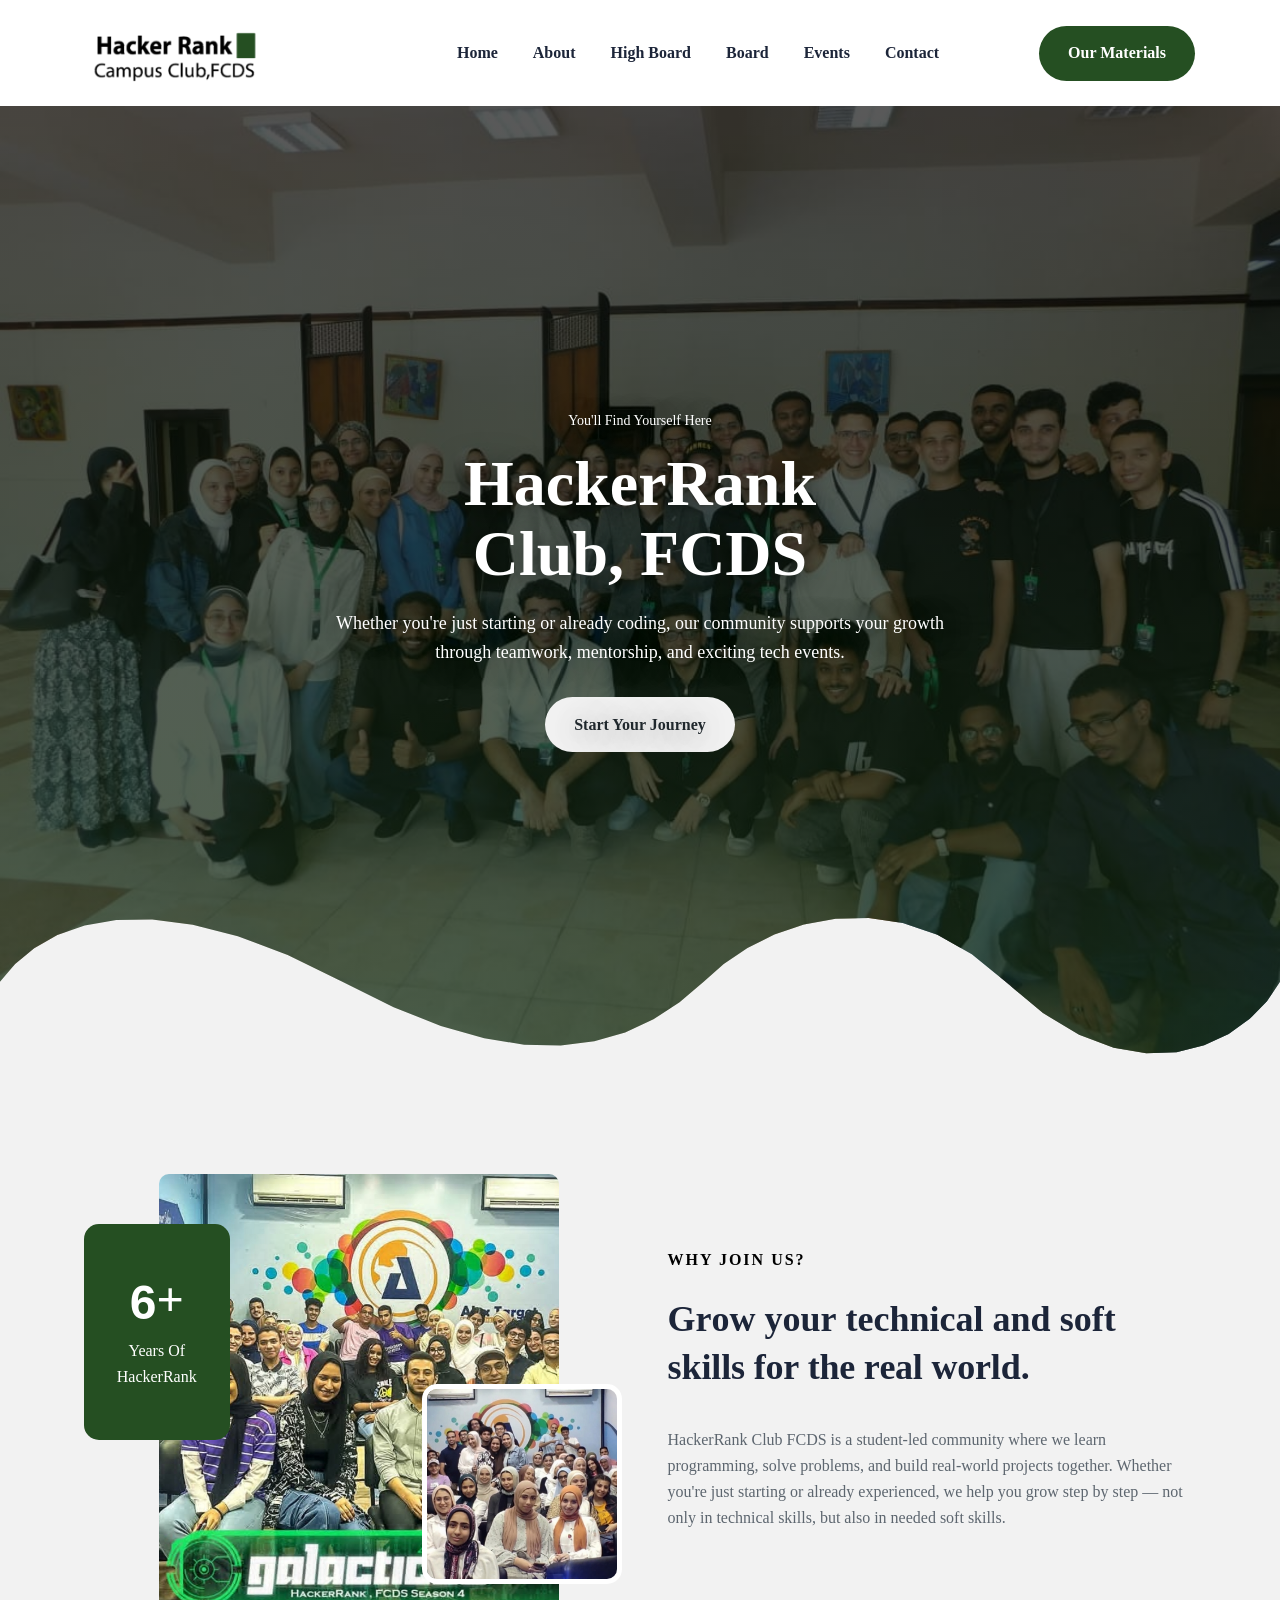
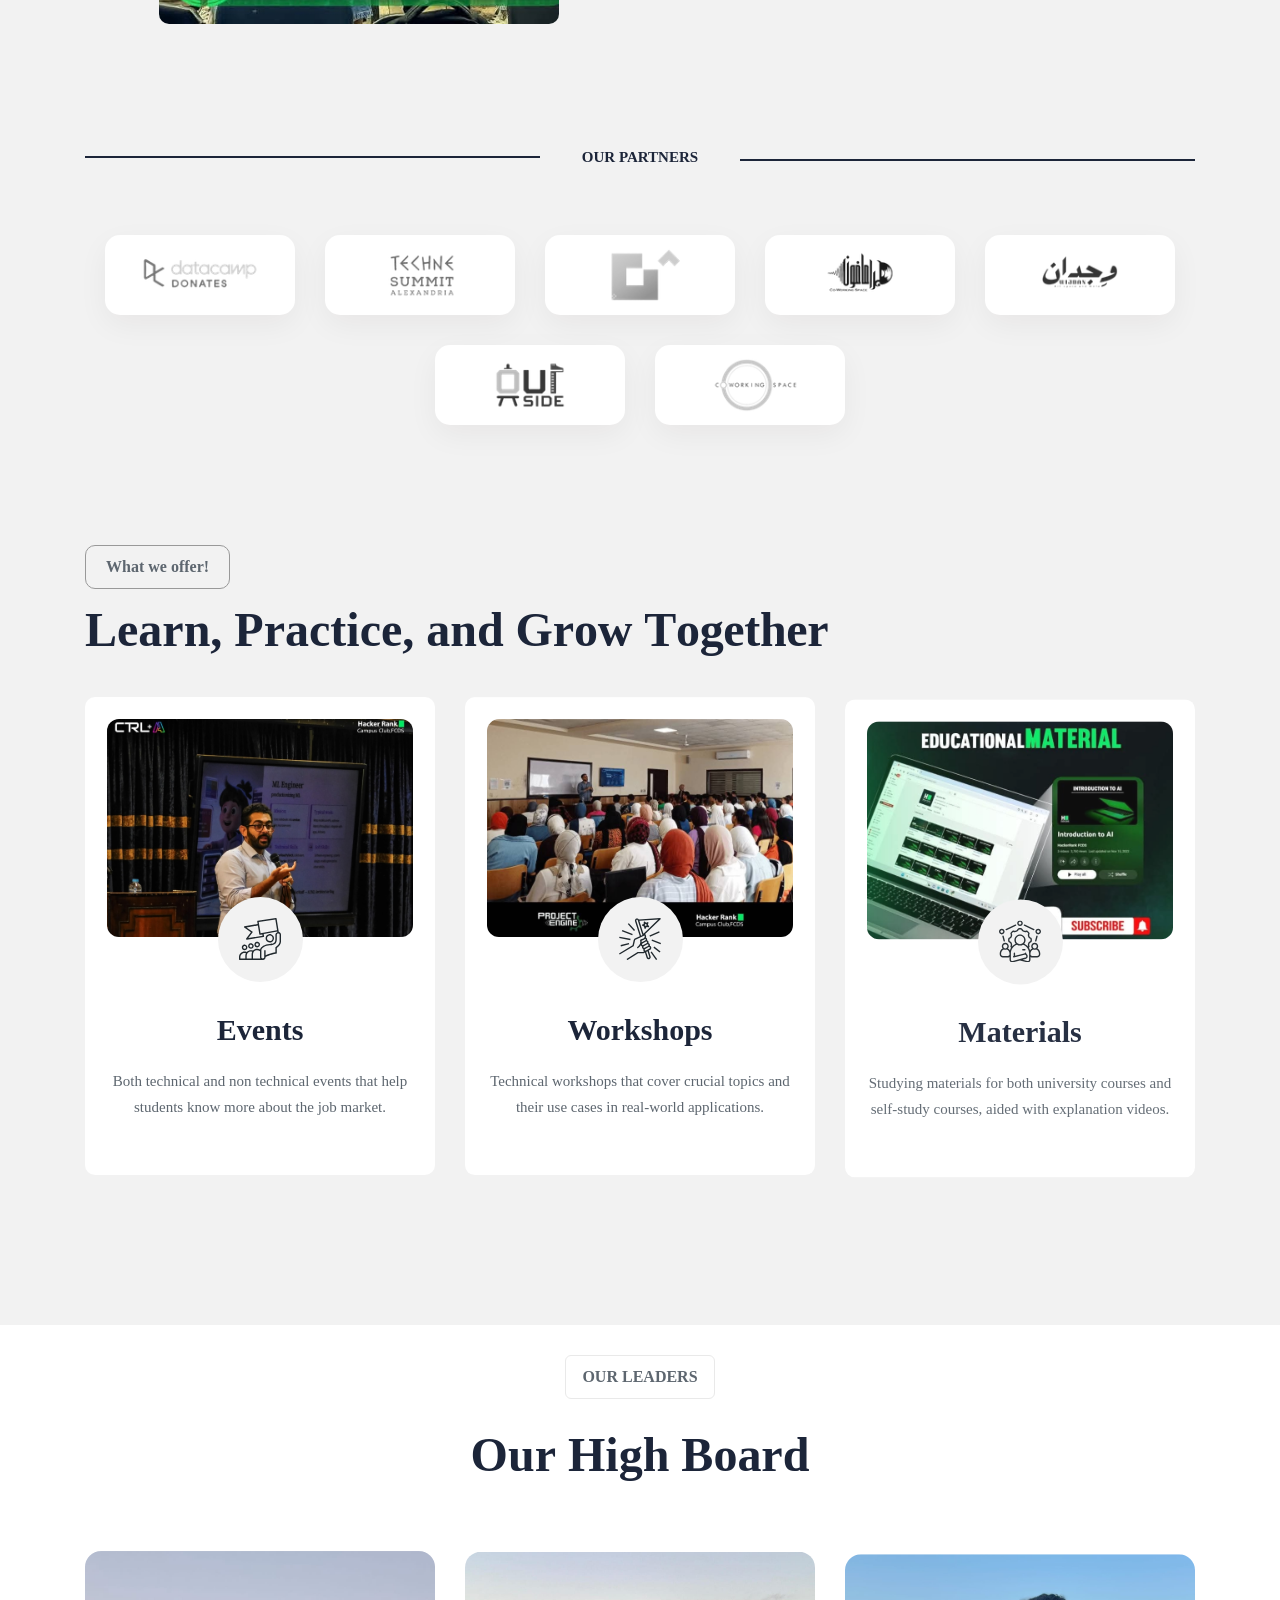
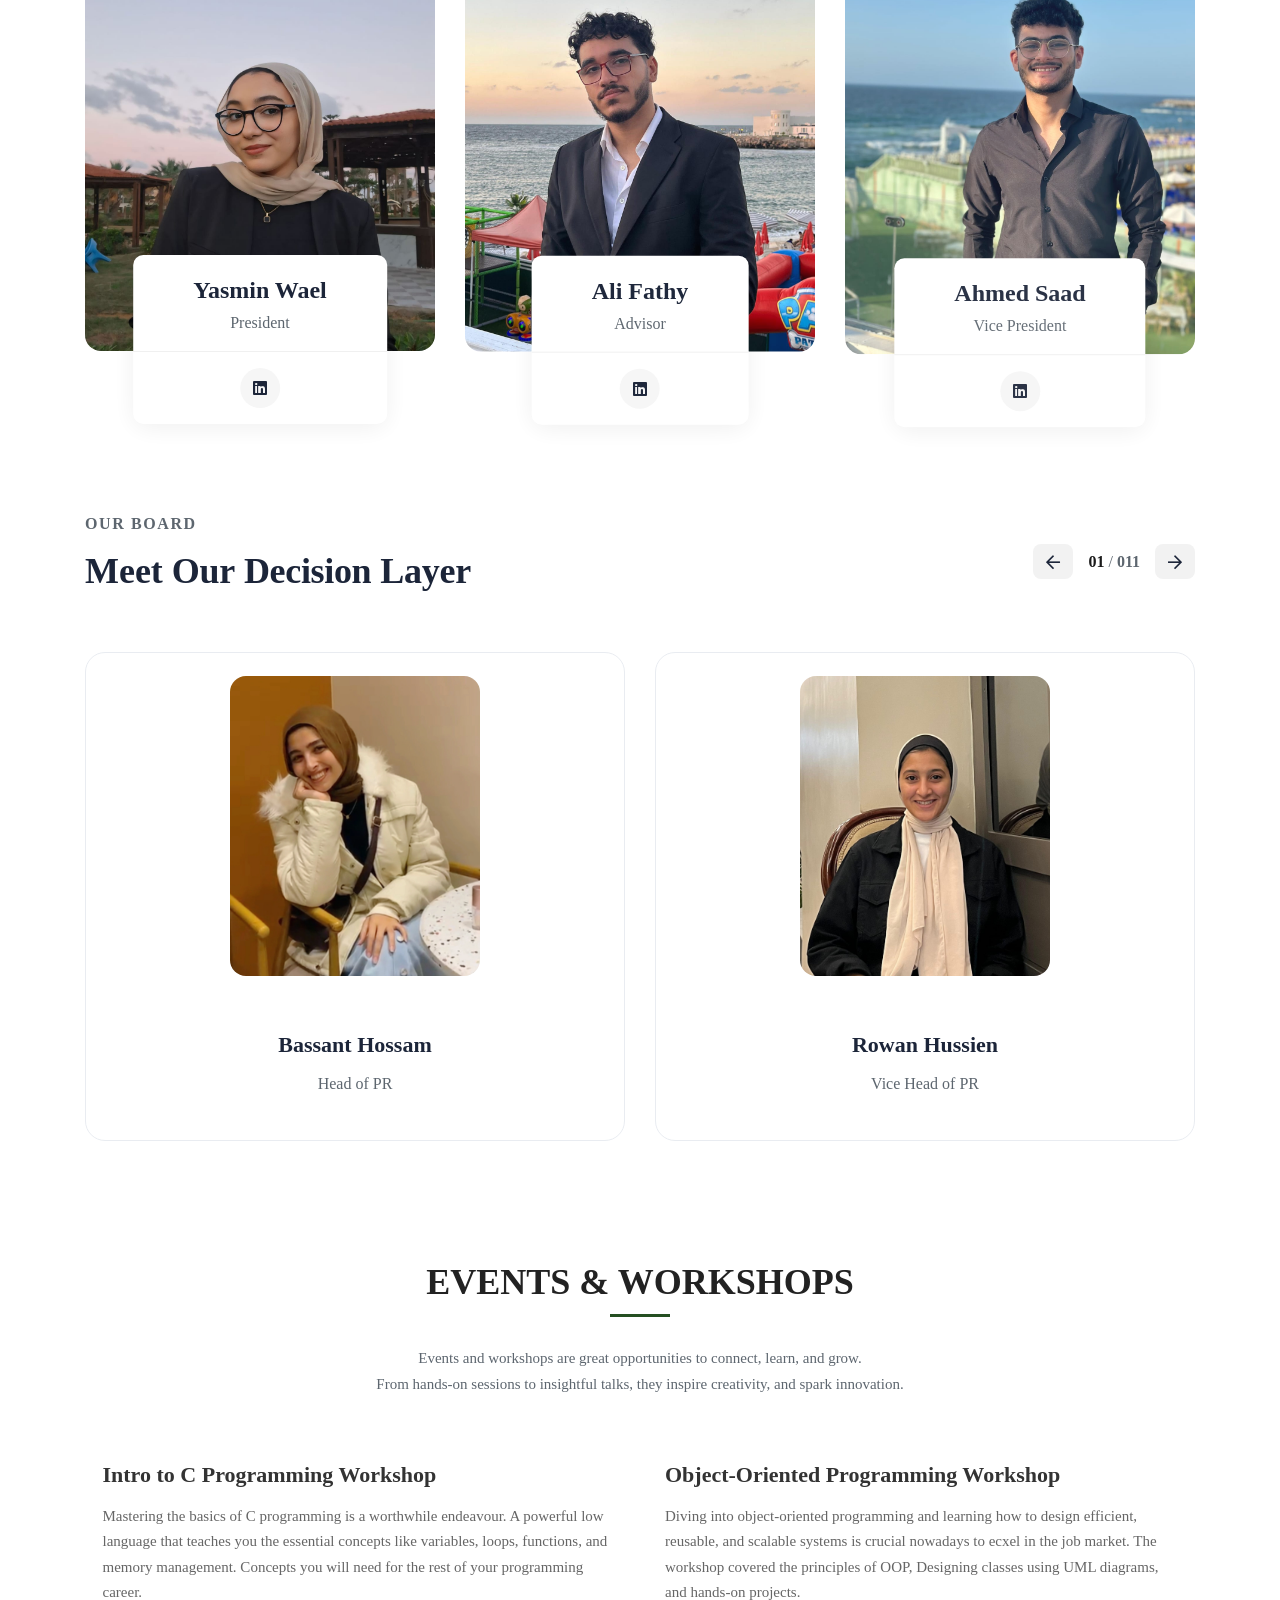
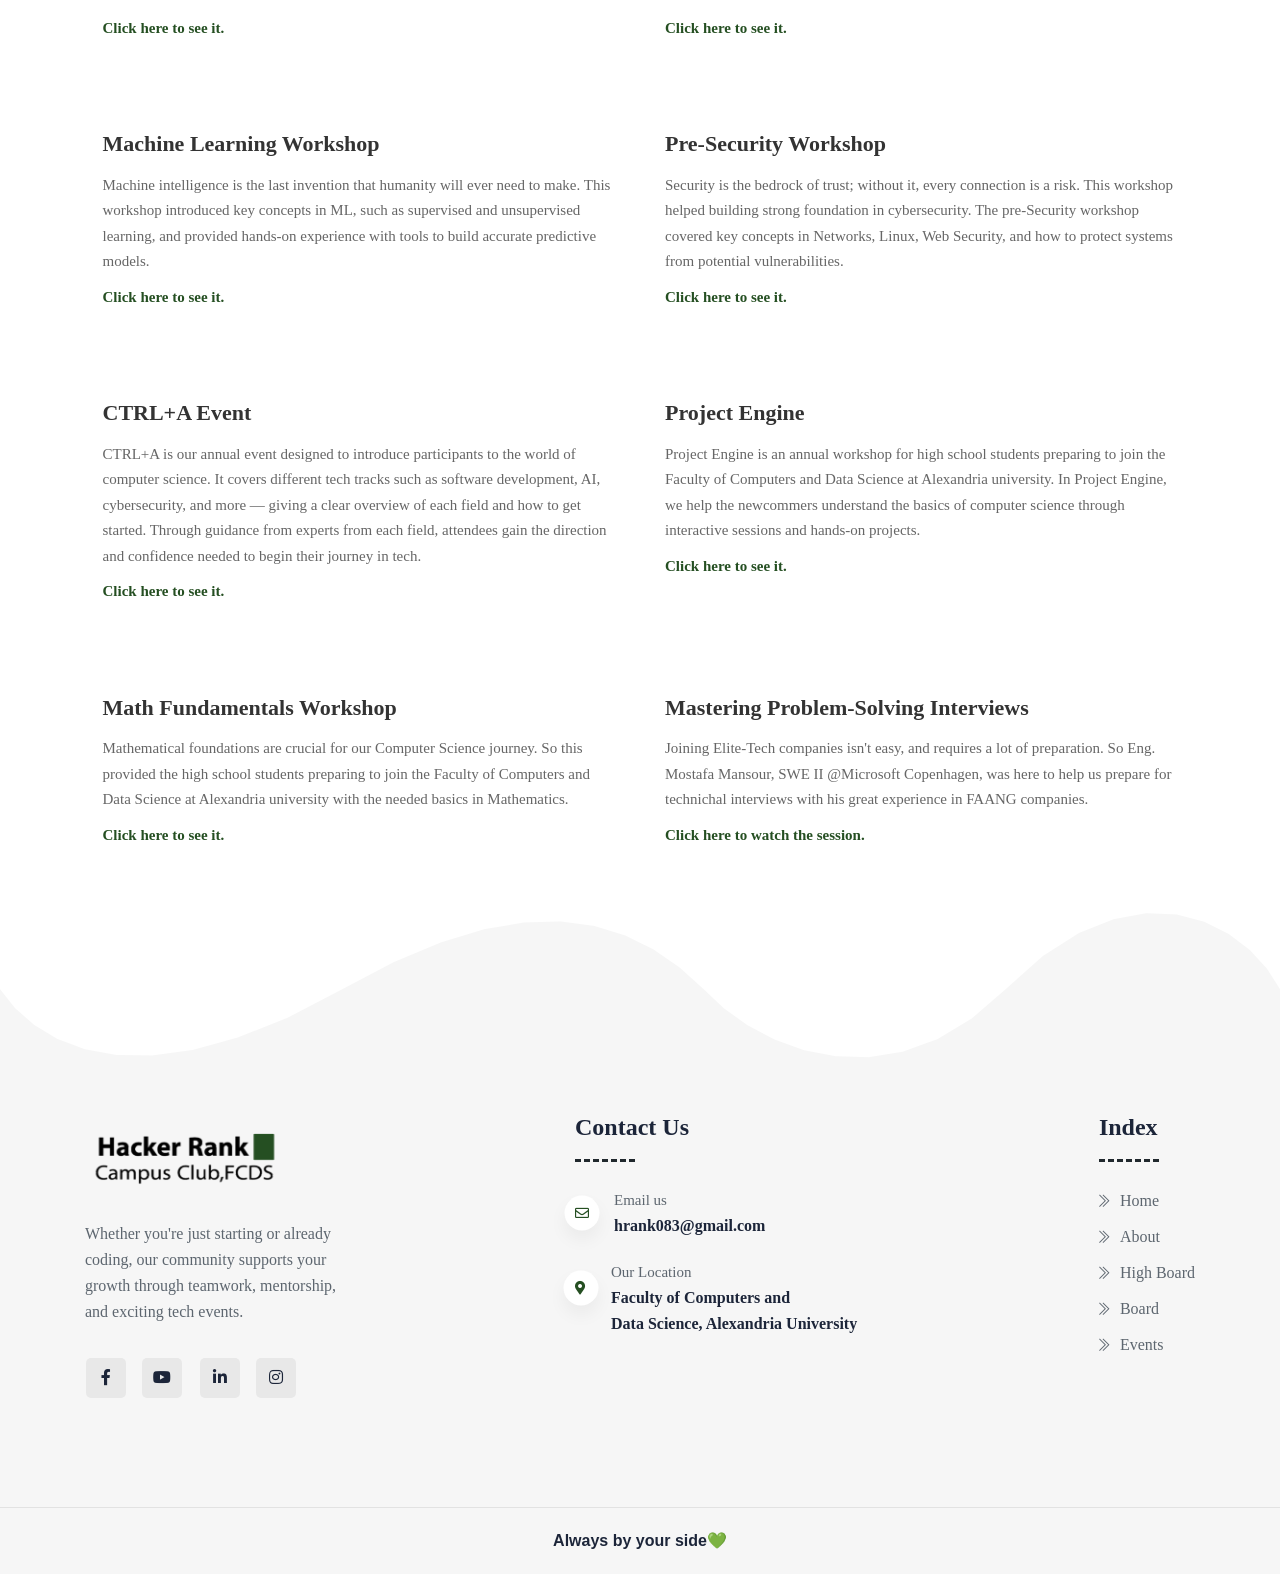
==== index.html @ bdb4b6f4 "Initial commit - Landing Page Done" ====
﻿<!DOCTYPE html>
<html lang="en">

<head>
    <meta charset="UTF-8">
    <meta name="viewport" content="width=device-width, initial-scale=1.0">
    <meta name="description" content="HackerRank Club FCDS is a student-led community focused on coding, technical, and personal growth. Join workshops, coding challenges, and events designed to develop real-world programming skills.">
    <link rel="shortcut icon" type="image/x-icon" href="assets/images/favicon.png">    
    <title>HackerRank Club Campus, FCDS</title>
    <link rel="stylesheet" href="assets/css/plugins/fontawesome.css">
    <link rel="stylesheet" href="assets/css/plugins/swiper.css">
    <link rel="stylesheet" href="assets/css/plugins/metismenu.css">
    <link rel="stylesheet" href="assets/css/plugins/magnifying-popup.css">
    <link rel="stylesheet" href="assets/css/plugins/odometer.css">
    <link rel="stylesheet" href="assets/css/vendor/bootstrap.min.css">
    <link href="../css2?family=DM+Sans:ital,opsz,wght@0,9..40,100..1000;1,9..40,100..1000&family=Red+Hat+Display:ital,wght@0,300..900;1,300..900&display=swap" rel="stylesheet preload" as="style">
    <link rel="stylesheet" href="assets/css/style.css">
</head>

<body class="color-green-demo onepage">
    <header class="header-one style-four top-transparent-header header--sticky">
        <div class="header-main">
            <div class="container">
                <div class="row">
                    <div class="col-lg-12">
                        <div class="header-main-one-wrapper">
                            
                            <div class="thumbnail">
                                <a href="index.html">
                                    <img src="assets/images/logo/logo-black.png" alt="invena-logo" style="width: 180px; height: 80px;">
                                </a>
                            </div>

                            <div class="main-header">
                                <div class="nav-area">
                                    <ul>
                                        <li class="main-nav mega-menu project-a-after">
                                            <a href="#home">Home</a>
                                        </li>

                                        <li class="main-nav mega-menu">
                                            <a href="#about">About</a>
                                        </li>
                                        <li class="main-nav mega-menu">
                                            <a href="#highBoard">High Board</a>
                                        </li>
                                        <li class="main-nav project-a-after">
                                            <a href="#board">Board</a>
                                        </li>
                                        <li class="main-nav project-a-after">
                                            <a href="#events">Events</a>
                                        </li>
                                        <li class="main-nav"><a href="#footer">Contact</a></li>
                                    </ul>
                                </div>


                                <div class="loader-wrapper">
                                    <div class="loader">
                                    </div>
                                    <div class="loader-section section-left"></div>
                                    <div class="loader-section section-right"></div>
                                </div>
                                <div class="button-area">
                                    <a href="#" class="rts-btn btn-primary ml--20 ml_sm--5 header-one-btn quote-btn">Our Materials</a>
                                </div>
                            </div>
                        </div>
                    </div>
                </div>
            </div>
        </div>
    </header>


    <div class="banner-service-wrapper-bg" id="home">
        <!-- banner area start -->
        <div class="rts-banner-hr rts-section-gap bg_image">
            <div class="container">
                <div class="row">
                    <div class="col-lg-12">
                        <div class="banner-hr-content-wrapper">
                            <span class="pre-title" data-animation="fadeInUp" data-delay="0.1" data-duration="1.2">
                                You'll Find Yourself Here
                            </span>
                            <h1 class="title" data-animation="fadeInUp" data-delay="0.4" data-duration="1.2">HackerRank <br> Club, FCDS</h1>
                            <p class="disc" data-animation="fadeInUp" data-delay="0.7" data-duration="1.2">
                                Whether you're just starting or already coding, our community supports your growth through teamwork, mentorship, and exciting tech events.                            
                            </p>
                            <a href="#footer" class="rts-btn btn-primary btn-white" data-animation="fadeInUp" data-delay="0.9" data-duration="1.2">Start Your Journey</a>
                        </div>
                    </div>
                </div>
            </div>
        </div>
        <!-- banner area end -->

        
        <!-- about area start -->
        <div class="rts-about-area-two rts-section-gap" id="about">
            <div class="container">
                <div class="row align-items-center">
                    <div class="col-lg-6">
                        <div class="left-thumbnail-about-area-two">
                            <img src="assets/images/about/Hadary/oop.jpg" alt="about">
                            <div class="small-image">
                                <img src="assets/images/about/Hadary/ml.jpg" alt="small">
                            </div>
                            <div class="counter-about-area">
                                <h2 class="counter title"><span class="odometer" data-count="6">00</span>+
                                </h2>
                                <span>Years Of <br> HackerRank</span>
                            </div>
                        </div>
                    </div>
                    <div class="col-lg-6 mt_sm--80 mt_md--80">
                        <div class="about-inner-content-two">
                            <div class="title-style-two left">
                                <span class="pre">Why Join Us?</span>
                                <h2 class="title rts-text-anime-style-1">
                                    Grow your technical and soft skills for the real world.
                                </h2>
                            </div>
                            <div class="about-between-wrapper">
                                <p class="disc">
                                    HackerRank Club FCDS is a student-led community where we learn programming, 
                                    solve problems, and build real-world projects together. Whether you're just 
                                    starting or already experienced, we help you grow step by step — not only in 
                                    technical skills, but also in needed soft skills.
                                </p>
                            </div>
                        </div>
                    </div>
                </div>
            </div>
        </div>
        <!-- about area end -->

        <!-- Partners area start -->
        <div class="rts-trusted-client">
            <div class="container">
                <div class="row">
                    <div class="col-12">
                        <div class="title-area-client-client text-center">
                            <p class="client-title">Our Partners</p>
                        </div>
                    </div>
                </div>
                <div class="row mt--65">
                    <div class="col-lg-12">
                        <div class="client-three-wrapper">
                            <div class="single">
                                <img src="assets/images/Partners/datacamp.png" alt="Business_client">
                            </div>
                            <div class="single">
                                <img src="assets/images/Partners/techne.png" alt="Business_client">
                            </div>
                            <div class="single">
                                <img src="assets/images/Partners/growth level.png" alt="Business_client">
                            </div>
                            <div class="single">
                                <img src="assets/images/Partners/gramaphone.png" alt="Business_client">
                            </div>
                            <div class="single">
                                <img src="assets/images/Partners/wijdan.png" alt="Business_client">
                            </div>
                            <div class="single">
                                <img src="assets/images/Partners/outside.png" alt="Business_client">
                            </div>
                            <div class="single">
                                <img src="assets/images/Partners/o.png" alt="Business_client">
                            </div>
                        </div>
                    </div>
                </div>
            </div>
        </div>

        <!-- Partners area end -->

        <!-- service area start -->
        <div class="rts-service-area rts-section-gap" id="service">
            <div class="container">
                <div class="row">
                    <div class="col-lg-12">
                        <div class="title-area-between-hr">
                            <div class="title-area-hr-left">
                                <span class="pre">
                                    What we offer! 
                                </span>
                                <h2 class="title rts-text-anime-style-1">
                                    Learn, Practice, and Grow Together
                                </h2>
                            </div>
                        </div>
                    </div>
                </div>

                <div class="row g-5 mt--40" style="position: relative; bottom: 30px;">
                    <div class="col-xl-4 col-lg-6 col-sm-12" data-animation="fadeInUp" data-delay="0.1" data-duration="1.2">
                        <div class="single-service-hr">
                            <img src="assets/images/service/Hadary/2.jpg" alt="service" class="thumbnail">

                            <div class="inner">
                                <div class="icon-area">
                                    <img src="assets/images/service/icon/03.svg" alt="">
                                </div>

                                <h3 class="title">Events</h3>
                                <p class="disc">
                                    Both technical and non technical events that help students know more about the job market.
                                </p>
                            </div>
                        </div>
                    </div>
                    <div class="col-xl-4 col-lg-6 col-sm-12" data-animation="fadeInUp" data-delay="0.4" data-duration="1.2">
                        <div class="single-service-hr">
                            <img src="assets/images/service/Hadary/1.jpg" alt="service" class="thumbnail">

                            <div class="inner">
                                <div class="icon-area">
                                    <img src="assets/images/service/icon/04.svg" alt="">
                                </div>
                                <h3 class="title">Workshops</h3>
                                <p class="disc">
                                    Technical workshops that cover crucial topics and their use cases in real-world applications.
                                </p>
                            </div>
                        </div>
                    </div>
                    <div class="col-xl-4 col-lg-6 col-sm-12" data-animation="fadeInUp" data-delay="0.7" data-duration="1.2">
                        <div class="single-service-hr">
                            <img src="assets/images/service/Hadary/3.jpg" alt="service" class="thumbnail">
                            <div class="inner">
                                <div class="icon-area">
                                    <img src="assets/images/service/icon/05.svg" alt="">
                                </div>
                                <h3 class="title">Materials</h3>
                                <p class="disc">
                                    Studying materials for both university courses and self-study courses, aided with explanation videos.
                                </p>
                            </div>
                        </div>
                    </div>
                </div>
            </div>
        </div>
        <!-- service area end -->

    </div>

    <!-- high board area start -->
    <div class="rts-team-area" id="highBoard" style="position: relative; top: 30px;">
        <div class="container pb--70">
            <div class="row">
                <div class="col-lg-12">
                    <div class="title-style-one center">
                        <span class="pre">Our Leaders</span>
                        <h2 class="title rts-text-anime-style-1">Our High Board
                        </h2>
                    </div>
                </div>
            </div>
            <div class="row mt--20 g-5 g-sm-30 mt_sm--0">
                <div class="col-lg-4 col-md-6 col-sm-12 mt_sm--50" data-animation="fadeInUp" data-delay="0.2" data-duration="1.2">
                    <div class="single-team-area-one-start">
                        <a href="team-details.html" class="thumbnail">
                            <img src="assets/images/High Board/Yasmin.jpeg" alt="team">
                        </a>
                        <div class="inner-content">
                            <div class="text-top">
                                <a href="team-details.html">
                                    <h5 class="title">Yasmin Wael</h5>
                                </a>
                                <span>President</span>
                            </div>
                            <div class="social-one-wrapper">
                                <ul>
                                    <li><a href="https://www.linkedin.com/in/yasmin-wael-elbeialy/"><i class="fa-brands fa-linkedin"></i></a></li>
                                </ul>
                            </div>
                        </div>
                    </div>
                </div>
                <div class="col-lg-4 col-md-6 col-sm-12 mt_sm--120" data-animation="fadeInUp" data-delay="0.4" data-duration="1.2">
                    <div class="single-team-area-one-start">
                        <a href="team-details.html" class="thumbnail">
                            <img src="assets/images/High Board/Ali.jpeg" alt="team">
                        </a>
                        <div class="inner-content">
                            <div class="text-top">
                                <a href="team-details.html">
                                    <h5 class="title">Ali Fathy</h5>
                                </a>
                                <span>Advisor</span>
                            </div>
                            <div class="social-one-wrapper">
                                <ul>
                                    <li><a href="https://www.linkedin.com/in/ali-fathy-abdelghany/"><i class="fa-brands fa-linkedin"></i></a></li>
                                </ul>
                            </div>
                        </div>
                    </div>
                </div>
                <div class="col-lg-4 col-md-6 col-sm-12 mt_sm--120 mt_md--80" data-animation="fadeInUp" data-delay="0.6" data-duration="1.2">
                    <div class="single-team-area-one-start">
                        <a href="team-details.html" class="thumbnail">
                            <img src="assets/images/High Board/Saad.jpeg" alt="team">
                        </a>
                        <div class="inner-content">
                            <div class="text-top">
                                <a href="team-details.html">
                                    <h5 class="title">Ahmed Saad</h5>
                                </a>
                                <span>Vice President</span>
                            </div>
                            <div class="social-one-wrapper">
                                <ul>
                                    <li><a href="https://www.linkedin.com/in/ahmed-saad-79b3473aa/"><i class="fa-brands fa-linkedin"></i></a></li>
                                </ul>
                            </div>
                        </div>
                    </div>
                </div>
            </div>
        </div>
    </div>
    <!-- high board area ends -->

    <!-- board-area start -->
    <div class="rts-testimonials-area-five with-bg-shape-image bg_image rts-section-gap" id="board">
        <div class="container">
            <div class="row">
                <div class="col-lg-12">
                    <div class="title-between-area">
                        <div class="title-style-five">
                            <span class="pre">Our Board</span>
                            <h2 class="title rts-text-anime-style-1">
                                Meet Our Decision Layer
                            </h2>
                        </div>
                        <div class="pagination-wrapper">
                            <div class="swiper-button-prevs"><i class="fa-sharp fa-regular fa-arrow-left"></i></div>
                            <div class="swiper-pagination-fractions"></div>
                            <div class="swiper-button-nexts"><i class="fa-sharp fa-regular fa-arrow-right"></i></div>
                        </div>
                    </div>
                </div>
            </div>
            <div class="row g-5 mt--10">
                <div class="col-lg-12">
                    <div class="swiper mySwiper-testimonials-5" dir="ltr">
                        <div class="swiper-wrapper">

                            <div class="swiper-slide">
                                <div class="single-testimonials-style-five">
                                    <div class="thumbnail">
                                        <img src="assets/images/Board/Bassant Hossam .webp" alt="testimoanils">
                                    </div>
                                    <div class="inner-content">
                                        <div class="name-area">
                                            <h5 class="title">Bassant Hossam</h5>
                                            <span>Head of PR</span>
                                        </div>
                                    </div>
                                </div>
                            </div>

                            <div class="swiper-slide">
                                <div class="single-testimonials-style-five">
                                    <div class="thumbnail">
                                        <img src="assets/images/Board/Rowan Hussien.jpg" alt="testimoanils">
                                    </div>
                                    <div class="inner-content">
                                        <div class="name-area">
                                            <h5 class="title">Rowan Hussien</h5>
                                            <span>Vice Head of PR</span>
                                        </div>
                                    </div>
                                </div>
                            </div>

                            <div class="swiper-slide">
                                <div class="single-testimonials-style-five">
                                    <div class="thumbnail">
                                        <img src="assets/images/Board/Yara Emad .jpeg" alt="testimoanils">
                                    </div>
                                    <div class="inner-content">
                                        <div class="name-area">
                                            <h5 class="title">Yara Emad</h5>
                                            <span>Head of HR</span>
                                        </div>
                                    </div>
                                </div>
                            </div>
                            
                            <div class="swiper-slide">
                                <div class="single-testimonials-style-five">
                                    <div class="thumbnail">
                                        <img src="assets/images/Board/Mariam Farrag.jpg" alt="testimoanils">
                                    </div>
                                    <div class="inner-content">
                                        <div class="name-area">
                                            <h5 class="title">Mariam Farrag</h5>
                                            <span>Vice Head of HR</span>
                                        </div>
                                    </div>
                                </div>
                            </div>
                            
                            <div class="swiper-slide">
                                <div class="single-testimonials-style-five">
                                    <div class="thumbnail">
                                        <img src="assets/images/Board/Farah Hamza.jpg" alt="testimoanils">
                                    </div>
                                    <div class="inner-content">
                                        <div class="name-area">
                                            <h5 class="title">Farah Hamza</h5>
                                            <span>Head of SC</span>
                                        </div>
                                    </div>
                                </div>
                            </div>
                            
                            <div class="swiper-slide">
                                <div class="single-testimonials-style-five">
                                    <div class="thumbnail">
                                        <img src="assets/images/Board/Abdelrhman Khaled.png" alt="testimoanils">
                                    </div>
                                    <div class="inner-content">
                                        <div class="name-area">
                                            <h5 class="title">Abdelrahman Khaled</h5>
                                            <span>Vice Head of SC</span>
                                        </div>
                                    </div>
                                </div>
                            </div>
                            
                            <div class="swiper-slide">
                                <div class="single-testimonials-style-five">
                                    <div class="thumbnail">
                                        <img src="assets/images/Board/Marwa.jpeg" alt="testimoanils">
                                    </div>
                                    <div class="inner-content">
                                        <div class="name-area">
                                            <h5 class="title">Marwa Bassiouny</h5>
                                            <span>Head of UI/UX</span>
                                        </div>
                                    </div>
                                </div>
                            </div>
                            
                            <div class="swiper-slide">
                                <div class="single-testimonials-style-five">
                                    <div class="thumbnail">
                                        <img src="assets/images/Board/Hussien.jpeg" alt="testimoanils">
                                    </div>
                                    <div class="inner-content">
                                        <div class="name-area">
                                            <h5 class="title">Hussien Abd El Motteleb</h5>
                                            <span>Vice Head of UI/UX</span>
                                        </div>
                                    </div>
                                </div>
                            </div>
                            
                            <div class="swiper-slide">
                                <div class="single-testimonials-style-five">
                                    <div class="thumbnail">
                                        <img src="assets/images/Board/Nour Ali.jpg" alt="testimoanils">
                                    </div>
                                    <div class="inner-content">
                                        <div class="name-area">
                                            <h5 class="title">Nour Ali</h5>
                                            <span>Head of Mobile Applications</span>
                                        </div>
                                    </div>
                                </div>
                            </div>
                            
                            <div class="swiper-slide">
                                <div class="single-testimonials-style-five">
                                    <div class="thumbnail">
                                        <img src="assets/images/Board/Nouran_Ghobashy.jpg" alt="testimoanils">
                                    </div>
                                    <div class="inner-content">
                                        <div class="name-area">
                                            <h5 class="title">Nouran Ghobashy</h5>
                                            <span>Head of OC</span>
                                        </div>
                                    </div>
                                </div>
                            </div>
                            
                            <div class="swiper-slide">
                                <div class="single-testimonials-style-five">
                                    <div class="thumbnail">
                                        <img src="assets/images/Board/Abdullah Gamal.jpeg" alt="testimoanils">
                                    </div>
                                    <div class="inner-content">
                                        <div class="name-area">
                                            <h5 class="title">Abdullah Gamal</h5>
                                            <span>Head of MM</span>
                                        </div>
                                    </div>
                                </div>
                            </div>

                        </div>
                    </div>
                </div>
            </div>
        </div>
    </div>
    <!-- board-area end -->

    <!-------Events Start------->
    <section class="Events section-padding prelative" id="events">
        <div class="container">
        <div class="row">
            <div class="col-md-12">
            <div class="sectioner-header text-center" style="margin-bottom: 40px;">
                <h3>Events & Workshops</h3>
                <span class="line"></span>
                <p>Events and workshops are great opportunities to connect, learn, and grow. <br>
                From hands-on sessions to insightful talks, they inspire creativity, and spark innovation.</p>
            </div>
            <div class="section-content">
                <div class="row">
                <div class="col-md-6 Events-content wow fadeInUp" data-wow-delay="0.2s">
                    <h4>Intro to C Programming Workshop</h4>
                    <p>Mastering the basics of C programming is a worthwhile endeavour. A powerful low language that teaches
                    you the essential concepts like variables, loops, functions, and memory management. Concepts you will
                    need for the rest of your programming career.<br> <span> <a
                        href="https://www.facebook.com/share/p/1dpxSTrSxt/" style="text-decoration: none; color: black;"
                        target="_blank">Click here to see it.</a></span></p>
                </div>
                <div class="col-md-6 Events-content wow fadeInUp" data-wow-delay="0.2s">
                    <h4>Object-Oriented Programming Workshop</h4>
                    <p>Diving into object-oriented programming and learning how to design efficient, reusable, and scalable
                    systems is crucial nowadays to ecxel in the job market. The workshop covered the principles of OOP,
                    Designing classes using UML diagrams, and hands-on projects.<br> <span> <a
                        href="https://www.facebook.com/share/p/1DiqwcZG1g/" style="text-decoration: none; color: black;"
                        target="_blank">Click here to see it.</a></span></p>
                </div>
                <div class="col-md-6 Events-content wow fadeInUp" data-wow-delay="0.4s">
                    <h4>Machine Learning Workshop</h4>
                    <p>Machine intelligence is the last invention that humanity will ever need to make. This workshop
                    introduced key concepts in ML, such as supervised and unsupervised learning, and provided hands-on
                    experience with tools to build accurate predictive models.<br> <span> <a
                        href="https://www.facebook.com/share/p/1GjdwfAvfj/" style="text-decoration: none; color: black;"
                        target="_blank">Click here to see it.</a></span></p>
                </div>
                <div class="col-md-6 Events-content wow fadeInUp" data-wow-delay="0.4s">
                    <h4>Pre-Security Workshop</h4>
                    <p>Security is the bedrock of trust; without it, every connection is a risk. This workshop helped
                    building strong foundation in cybersecurity. The pre-Security workshop covered key concepts in
                    Networks, Linux, Web Security, and how to protect systems from potential vulnerabilities.<br> <span>
                        <a href="https://www.facebook.com/HackerRankCampusClubFCDS/posts/pfbid02j7s9WB4AwgeVxzS1VqpcFEceSQcedzQQxqkD1e6XKvQT8g9CUT3fZQKmChWzjW5il"
                        style="text-decoration: none; color: black;" target="_blank">Click here to see it.</a></span></p>
                </div>
                <div class="col-md-6 Events-content wow fadeInUp" data-wow-delay="0.6s">
                    <h4>CTRL+A Event</h4>
                    <p>
                        CTRL+A is our annual event designed to introduce participants to the world 
                        of computer science. It covers different tech tracks such as software development, 
                        AI, cybersecurity, and more — giving a clear overview of each field and how to get 
                        started. Through guidance from experts from each field, attendees gain the direction 
                        and confidence needed to begin their journey in tech.
                    <br> <span> <a
                        href="https://www.facebook.com/share/p/1CRGke537i/" style="text-decoration: none; color: black;"
                        target="_blank">Click here to see it.</a></span></p>
                </div>
                <div class="col-md-6 Events-content wow fadeInUp" data-wow-delay="0.6s">
                    <h4>Project Engine</h4>
                    <p>Project Engine is an annual workshop for high school students preparing to join the Faculty of
                    Computers and Data Science at Alexandria university. In Project Engine, we help the newcommers
                    understand the basics of computer science through interactive sessions and hands-on projects.<br>
                    <span> <a href="https://www.facebook.com/share/p/18ZDdCpViv/" style="text-decoration: none; color: black;"
                        target="_blank">Click here to see it.</a></span>
                    </p>
                </div>
                <div class="col-md-6 Events-content wow fadeInUp" data-wow-delay="0.6s">
                    <h4>Math Fundamentals Workshop</h4>
                    <p>Mathematical foundations are crucial for our Computer Science journey. So this provided the high
                    school students preparing to join the Faculty of Computers and Data Science at Alexandria university
                    with the needed basics in Mathematics.
                    <br> 
                    <span> 
                        <a
                        href="https://www.facebook.com/share/p/1A68VF8pRm/" style="text-decoration: none; color: black;"
                        target="_blank">Click here to see it.</a></span></p>
                </div>

                <div class="col-md-6 Events-content wow fadeInUp" data-wow-delay="0.6s">
                    <h4>Mastering Problem-Solving Interviews</h4>
                    <p>Joining Elite-Tech companies isn't easy, and requires a lot of preparation. So Eng. Mostafa Mansour,
                    SWE II @Microsoft Copenhagen, was here to help us prepare for technichal interviews with his great
                    experience in FAANG companies.<br> <span> <a href="https://www.facebook.com/share/p/19gsJAYE8F/"
                        style="text-decoration: none; color: black;" target="_blank">Click here to watch the
                        session.</a></span></p>
                </div>
                </div>
            </div>
            </div>
        </div>
        </div>
    </section>

    <!-------Events End------->

    <!-- footer-area start -->
    <div class="rts-footer-area in-green-demo with-hr-demo footer-three rts-section-gapTop footer-bg-2" id="footer">
        <div class="container pb--100 pb_sm--40">
            <div class="row g-5">
                <div class="col-xl-5 col-lg-6">
                    <div class="footer-three-single-wized left">
                        <a href="index.html" class="logo_footer">
                            <img src="assets/images/logo/logo-black.png" alt="Logo-image" width="200px" height="80px">
                        </a>
                        <p class="disc">
                                Whether you're just starting or already coding, our community supports your growth through teamwork, mentorship, and exciting tech events.       
                            </p>
                        <ul class="social-three-wrapper">
                            <li><a href="https://www.facebook.com/HackerRankCampusClubFCDS"><i class="fab fa-facebook-f"></i></a></li>
                            <li><a href="https://www.youtube.com/@hackerrankfcds6036"><i class="fab fa-youtube"></i></a></li>
                            <li><a href="https://www.linkedin.com/company/hackerrank-campus-club-fcds"><i class="fab fa-linkedin-in"></i></a></li>
                            <li><a href="https://www.instagram.com/hacker_rank_fcds/"><i class="fab fa-instagram"></i></a></li>
                        </ul>
                    </div>
                </div>
                <!-- footer three mid area -->
                <div class="col-xl-7 col-lg-6">
                    <div class="row">
                        <!-- footer mid area left -->
                        <div class="col-lg-7">
                            <div class="footer-three-single-wized footer-two-single-wized mid-left">
                                <div class="wized-title-area mb--15">
                                    <h5 class="wized-title">Contact Us</h5>
                                    <img src="assets/images/footer/01.png" alt="Invena_Footer">
                                </div>
                                <div class="body">
                                    <div class="info-wrapper">
                                        <div class="single">
                                            <ul class="icon">
                                                <li><i class="far fa-envelope"></i></li>
                                            </ul>
                                            <div class="info">
                                                <span>Email us</span>
                                                <a href="hrank083@gmail.com">hrank083@gmail.com</a>
                                            </div>
                                        </div>
                                        <div class="single">
                                            <ul class="icon">
                                                <li><i class="fas fa-map-marker-alt"></i></li>
                                            </ul>
                                            <div class="info">
                                                <span>Our Location</span>
                                                <a href="#">Faculty of Computers and  <br> Data Science,
                                                            Alexandria University            
                                                </a>
                                            </div>
                                        </div>
                                    </div>
                                </div>
                            </div>
                        </div>
                        <!-- footer mid area left end -->

                        <!-- footer mid area right -->
                        <div class="col-lg-5 d-flex flex-end-footer">
                            <div class="footer-two-single-wized two">
                                <div class="wized-title-area">
                                    <h5 class="wized-title">Index</h5>
                                    <img src="assets/images/footer/01.png" alt="Invena_Footer">
                                </div>
                                <div class="wized-2-body">
                                    <ul>
                                        <li>
                                            <a href="#home">
                                                <i class="fal fa-chevron-double-right"></i>Home
                                            </a>
                                        </li>
                                        <li>
                                            <a href="#about">
                                                <i class="fal fa-chevron-double-right"></i>About
                                            </a>
                                        </li>   
                                        <li>
                                            <a href="#highBoard">
                                                <i class="fal fa-chevron-double-right"></i>High Board
                                            </a>
                                        </li>
                                        <li>
                                            <a href="#board">
                                                <i class="fal fa-chevron-double-right"></i>Board
                                            </a>
                                        </li>
                                        <li>
                                            <a href="#events">
                                                <i class="fal fa-chevron-double-right"></i>Events
                                            </a>
                                        </li>
                                    </ul>
                                </div>
                            </div>
                        </div>
                        <!-- footer mid area right end -->
                    </div>
                </div>
            </div>
        </div>

        <div class="copyright-area ptb--20">
            <div class="container">
                <div class="row">
                    <div class="col-12">
                        <p class="disc text-center" style="font-family: sans-serif; font-weight: bolder;">
                            Always by your side💚
                        </p>
                    </div>
                </div>
            </div>
        </div>
    </div>


    <div id="side-bar" class="side-bar header-two">
        <button class="close-icon-menu"><i class="far fa-times"></i></button>
        <!-- mobile menu area start -->
        <div class="mobile-menu d-block d-xl-none">
            <nav class="nav-main mainmenu-nav mt--30">
                <ul class="mainmenu metismenu" id="mobile-menu-active">
                    <li class="main-nav mega-menu project-a-after">
                        <a href="#home">Home</a>
                    </li>

                    <li class="main-nav mega-menu">
                        <a href="#about">About</a>
                    </li>
                    <li class="main-nav mega-menu">
                        <a href="#highBoard">High Board</a>
                    </li>
                    <li class="main-nav project-a-after">
                        <a href="#board">Board</a>
                    </li>
                    <li class="main-nav project-a-after">
                        <a href="#events">Events</a>
                    </li>
                    <li class="main-nav"><a href="#footer">Contact</a></li>
                </ul>
            </nav>

            <div class="social-wrapper-one">
                <ul>
                    <li>
                        <a href="#">
                            <i class="fa-brands fa-facebook-f"></i>
                        </a>
                    </li>
                    <li>
                        <a href="#">
                            <i class="fa-brands fa-twitter"></i>
                        </a>
                    </li>
                    <li>
                        <a href="#">
                            <i class="fa-brands fa-youtube"></i>
                        </a>
                    </li>
                    <li>
                        <a href="#">
                            <i class="fa-brands fa-linkedin-in"></i>
                        </a>
                    </li>
                </ul>
            </div>
        </div>
        <!-- mobile menu area end -->
    </div>
    <!-- inner menu area desktop End -->
    <!-- inner menu area desktop End -->


    <!-- offcanvase search -->
    <div class="search-input-area">
        <div class="container">
            <div class="search-input-inner">
                <div class="input-div">
                    <input class="search-input autocomplete" type="text" placeholder="Search by keyword or #">
                    <button><i class="far fa-search"></i></button>
                </div>
            </div>
        </div>
        <div id="close" class="search-close-icon"><i class="far fa-times"></i></div>
    </div>
    <div id="anywhere-home" class="">
    </div>

    <!-- progress area start -->
    <div class="progress-wrap">
        <svg class="progress-circle svg-content" width="100%" height="100%" viewbox="-1 -1 102 102">
            <path d="M50,1 a49,49 0 0,1 0,98 a49,49 0 0,1 0,-98" style="transition: stroke-dashoffset 10ms linear 0s; stroke-dasharray: 307.919, 307.919; stroke-dashoffset: 307.919;">
            </path>
        </svg>
    </div>
    <!-- progress area end -->

    <script src="assets/js/plugins/jquery.js"></script>

    <script src="assets/js/plugins/odometer.js"></script>
    <script src="assets/js/plugins/jquery-appear.js"></script>


    <script src="assets/js/plugins/gsap.js"></script>
    <script src="assets/js/plugins/split-text.js"></script>
    <script src="assets/js/plugins/scroll-trigger.js"></script>
    <script src="assets/js/plugins/smooth-scroll.js"></script>
    <script src="assets/js/plugins/metismenu.js"></script>
    <script src="assets/js/plugins/popup.js"></script>

    <script src="assets/js/vendor/bootstrap.min.js"></script>
    <script src="assets/js/plugins/swiper.js"></script>
    <script src="assets/js/plugins/contact.form.js"></script>
    <script src="assets/js/main.js"></script>

</body>

</html>
---- assets/css/plugins/metismenu.css ----
.metismenu .arrow{float:right;line-height:1.42857}[dir=rtl] .metismenu .arrow,[dir=rtl] .metismenu .plus-minus,[dir=rtl] .metismenu .plus-times{float:left}.metismenu .glyphicon.arrow:before{content:"\e079"}.metismenu .mm-active>a>.glyphicon.arrow:before{content:"\e114"}.metismenu .fa.arrow:before{content:"\f104"}.metismenu .mm-active>a>.fa.arrow:before{content:"\f107"}.metismenu .ion.arrow:before{content:"\f3d2"}.metismenu .mm-active>a>.ion.arrow:before{content:"\f3d0"}.metismenu .plus-minus,.metismenu .plus-times{float:right}.metismenu .fa.plus-minus:before,.metismenu .fa.plus-times:before{content:"\f067"}.metismenu .mm-active>a>.fa.plus-times{-webkit-transform:rotate(45deg);-ms-transform:rotate(45deg);transform:rotate(45deg)}.metismenu .mm-active>a>.fa.plus-minus:before{content:"\f068"}.metismenu .mm-collapse:not(.mm-show){display:none}.metismenu .mm-collapsing{position:relative;height:0;overflow:hidden;-webkit-transition-timing-function:ease;-o-transition-timing-function:ease;transition-timing-function:ease;-webkit-transition-duration:.35s;-o-transition-duration:.35s;transition-duration:.35s;-webkit-transition-property:height,visibility;-o-transition-property:height,visibility;transition-property:height,visibility}.metismenu .has-arrow{position:relative}.metismenu .has-arrow::after{position:absolute;content:'';width:.5em;height:.5em;border-width:1px 0 0 1px;border-style:solid;border-color:initial;right:1em;-webkit-transform:rotate(-45deg) translate(0,-50%);-ms-transform:rotate(-45deg) translate(0,-50%);transform:rotate(-45deg) translate(0,-50%);-webkit-transform-origin:top;-ms-transform-origin:top;transform-origin:top;top:50%;-webkit-transition:.3s ease-out;-o-transition:.3s ease-out;transition:.3s ease-out}[dir=rtl] .metismenu .has-arrow::after{right:auto;left:1em;-webkit-transform:rotate(135deg) translate(0,-50%);-ms-transform:rotate(135deg) translate(0,-50%);transform:rotate(135deg) translate(0,-50%)}.metismenu .has-arrow[aria-expanded=true]::after,.metismenu .mm-active>.has-arrow::after{-webkit-transform:rotate(-135deg) translate(0,-50%);-ms-transform:rotate(-135deg) translate(0,-50%);transform:rotate(-135deg) translate(0,-50%)}[dir=rtl] .metismenu .has-arrow[aria-expanded=true]::after,[dir=rtl] .metismenu .mm-active>.has-arrow::after{-webkit-transform:rotate(225deg) translate(0,-50%);-ms-transform:rotate(225deg) translate(0,-50%);transform:rotate(225deg) translate(0,-50%)}
---- assets/css/plugins/magnifying-popup.css ----
/* Magnific Popup CSS */
.mfp-bg {
    top: 0;
    left: 0;
    width: 100%;
    height: 100%;
    z-index: 1042;
    overflow: hidden;
    position: fixed;
    background: #0b0b0b;
    opacity: 0.8;
}

.mfp-wrap {
    top: 0;
    left: 0;
    width: 100%;
    height: 100%;
    z-index: 1043;
    position: fixed;
    outline: none !important;
    -webkit-backface-visibility: hidden;
}

.mfp-container {
    text-align: center;
    position: fixed;
    width: 100%;
    height: 100%;
    left: 0;
    top: 0;
    padding: 0 8px;
    -webkit-box-sizing: border-box;
    box-sizing: border-box;
}

.mfp-container:before {
    content: '';
    display: inline-block;
    height: 100%;
    vertical-align: middle;
}

.mfp-align-top .mfp-container:before {
    display: none;
}

.mfp-content {
    position: relative;
    display: inline-block;
    vertical-align: middle;
    margin: 0 auto;
    text-align: left;
    z-index: 1045;
}

.mfp-inline-holder .mfp-content,
.mfp-ajax-holder .mfp-content {
    width: 100%;
    cursor: auto;
}

.mfp-ajax-cur {
    cursor: progress;
}

.mfp-zoom-out-cur,
.mfp-zoom-out-cur .mfp-image-holder .mfp-close {
    cursor: -webkit-zoom-out;
    cursor: zoom-out;
}

.mfp-zoom {
    cursor: pointer;
    cursor: -webkit-zoom-in;
    cursor: zoom-in;
}

.mfp-auto-cursor .mfp-content {
    cursor: auto;
}

.mfp-close,
.mfp-arrow,
.mfp-preloader,
.mfp-counter {
    -webkit-user-select: none;
    -moz-user-select: none;
    -ms-user-select: none;
    user-select: none;
}

.mfp-loading.mfp-figure {
    display: none;
}

.mfp-hide {
    display: none !important;
}

.mfp-preloader {
    color: #CCC;
    position: absolute;
    top: 50%;
    width: auto;
    text-align: center;
    margin-top: -0.8em;
    left: 8px;
    right: 8px;
    z-index: 1044;
}

.mfp-preloader a {
    color: #CCC;
}

.mfp-preloader a:hover {
    color: #FFF;
}

.mfp-s-ready .mfp-preloader {
    display: none;
}

.mfp-s-error .mfp-content {
    display: none;
}

button.mfp-close,
button.mfp-arrow {
    overflow: visible;
    cursor: pointer;
    background: transparent;
    border: 0;
    -webkit-appearance: none;
    display: block;
    outline: none;
    padding: 0;
    z-index: 1046;
    -webkit-box-shadow: none;
    box-shadow: none;
    -ms-touch-action: manipulation;
    touch-action: manipulation;
}

button::-moz-focus-inner {
    padding: 0;
    border: 0;
}

.mfp-close {
    width: 44px;
    height: 44px;
    line-height: 44px;
    position: absolute;
    right: 0;
    top: 0;
    text-decoration: none;
    text-align: center;
    opacity: 0.65;
    padding: 0 0 18px 10px;
    color: #FFF;
    font-style: normal;
    font-size: 28px;
    font-family: Arial, Baskerville, monospace;
}

.mfp-close:hover,
.mfp-close:focus {
    opacity: 1;
}

.mfp-close:active {
    top: 1px;
}

.mfp-close-btn-in .mfp-close {
    color: #333;
}

.mfp-image-holder .mfp-close,
.mfp-iframe-holder .mfp-close {
    color: #FFF;
    right: -6px;
    text-align: right;
    padding-right: 6px;
    width: 100%;
}

.mfp-counter {
    position: absolute;
    top: 0;
    right: 0;
    color: #CCC;
    font-size: 12px;
    line-height: 18px;
    white-space: nowrap;
}

.mfp-arrow {
    position: absolute;
    opacity: 0.65;
    margin: 0;
    top: 50%;
    margin-top: -55px;
    padding: 0;
    width: 90px;
    height: 110px;
    -webkit-tap-highlight-color: transparent;
}

.mfp-arrow:active {
    margin-top: -54px;
}

.mfp-arrow:hover,
.mfp-arrow:focus {
    opacity: 1;
}

.mfp-arrow:before,
.mfp-arrow:after {
    content: '';
    display: block;
    width: 0;
    height: 0;
    position: absolute;
    left: 0;
    top: 0;
    margin-top: 35px;
    margin-left: 35px;
    border: medium inset transparent;
}

.mfp-arrow:after {
    border-top-width: 13px;
    border-bottom-width: 13px;
    top: 8px;
}

.mfp-arrow:before {
    border-top-width: 21px;
    border-bottom-width: 21px;
    opacity: 0.7;
}

.mfp-arrow-left {
    left: 0;
}

.mfp-arrow-left:after {
    border-right: 17px solid #FFF;
    margin-left: 31px;
}

.mfp-arrow-left:before {
    margin-left: 25px;
    border-right: 27px solid #3F3F3F;
}

.mfp-arrow-right {
    right: 0;
}

.mfp-arrow-right:after {
    border-left: 17px solid #FFF;
    margin-left: 39px;
}

.mfp-arrow-right:before {
    border-left: 27px solid #3F3F3F;
}

.mfp-iframe-holder {
    padding-top: 40px;
    padding-bottom: 40px;
}

.mfp-iframe-holder .mfp-content {
    line-height: 0;
    width: 100%;
    max-width: 900px;
}

.mfp-iframe-holder .mfp-close {
    top: -40px;
}

.mfp-iframe-scaler {
    width: 100%;
    height: 0;
    overflow: hidden;
    padding-top: 56.25%;
}

.mfp-iframe-scaler iframe {
    position: absolute;
    display: block;
    top: 0;
    left: 0;
    width: 100%;
    height: 100%;
    -webkit-box-shadow: 0 0 8px rgba(0, 0, 0, 0.6);
    box-shadow: 0 0 8px rgba(0, 0, 0, 0.6);
    background: #000;
}

/* Main image in popup */
img.mfp-img {
    width: auto;
    max-width: 100%;
    height: auto;
    display: block;
    line-height: 0;
    -webkit-box-sizing: border-box;
    box-sizing: border-box;
    padding: 40px 0 40px;
    margin: 0 auto;
}

/* The shadow behind the image */
.mfp-figure {
    line-height: 0;
}

.mfp-figure:after {
    content: '';
    position: absolute;
    left: 0;
    top: 40px;
    bottom: 40px;
    display: block;
    right: 0;
    width: auto;
    height: auto;
    z-index: -1;
    -webkit-box-shadow: 0 0 8px rgba(0, 0, 0, 0.6);
    box-shadow: 0 0 8px rgba(0, 0, 0, 0.6);
    background: #444;
}

.mfp-figure small {
    color: #BDBDBD;
    display: block;
    font-size: 12px;
    line-height: 14px;
}

.mfp-figure figure {
    margin: 0;
}

.mfp-bottom-bar {
    margin-top: -36px;
    position: absolute;
    top: 100%;
    left: 0;
    width: 100%;
    cursor: auto;
}

.mfp-title {
    text-align: left;
    line-height: 18px;
    color: #F3F3F3;
    word-wrap: break-word;
    padding-right: 36px;
}

.mfp-image-holder .mfp-content {
    max-width: 100%;
}

.mfp-gallery .mfp-image-holder .mfp-figure {
    cursor: pointer;
}

@media screen and (max-width: 800px) and (orientation: landscape),
screen and (max-height: 300px) {

    /**
         * Remove all paddings around the image on small screen
         */
    .mfp-img-mobile .mfp-image-holder {
        padding-left: 0;
        padding-right: 0;
    }

    .mfp-img-mobile img.mfp-img {
        padding: 0;
    }

    .mfp-img-mobile .mfp-figure:after {
        top: 0;
        bottom: 0;
    }

    .mfp-img-mobile .mfp-figure small {
        display: inline;
        margin-left: 5px;
    }

    .mfp-img-mobile .mfp-bottom-bar {
        background: rgba(0, 0, 0, 0.6);
        bottom: 0;
        margin: 0;
        top: auto;
        padding: 3px 5px;
        position: fixed;
        -webkit-box-sizing: border-box;
        box-sizing: border-box;
    }

    .mfp-img-mobile .mfp-bottom-bar:empty {
        padding: 0;
    }

    .mfp-img-mobile .mfp-counter {
        right: 5px;
        top: 3px;
    }

    .mfp-img-mobile .mfp-close {
        top: 0;
        right: 0;
        width: 35px;
        height: 35px;
        line-height: 35px;
        background: rgba(0, 0, 0, 0.6);
        position: fixed;
        text-align: center;
        padding: 0;
    }
}

@media all and (max-width: 900px) {
    .mfp-arrow {
        -webkit-transform: scale(0.75);
        -ms-transform: scale(0.75);
        transform: scale(0.75);
    }

    .mfp-arrow-left {
        -webkit-transform-origin: 0;
        -ms-transform-origin: 0;
        transform-origin: 0;
    }

    .mfp-arrow-right {
        -webkit-transform-origin: 100%;
        -ms-transform-origin: 100%;
        transform-origin: 100%;
    }

    .mfp-container {
        padding-left: 6px;
        padding-right: 6px;
    }
}
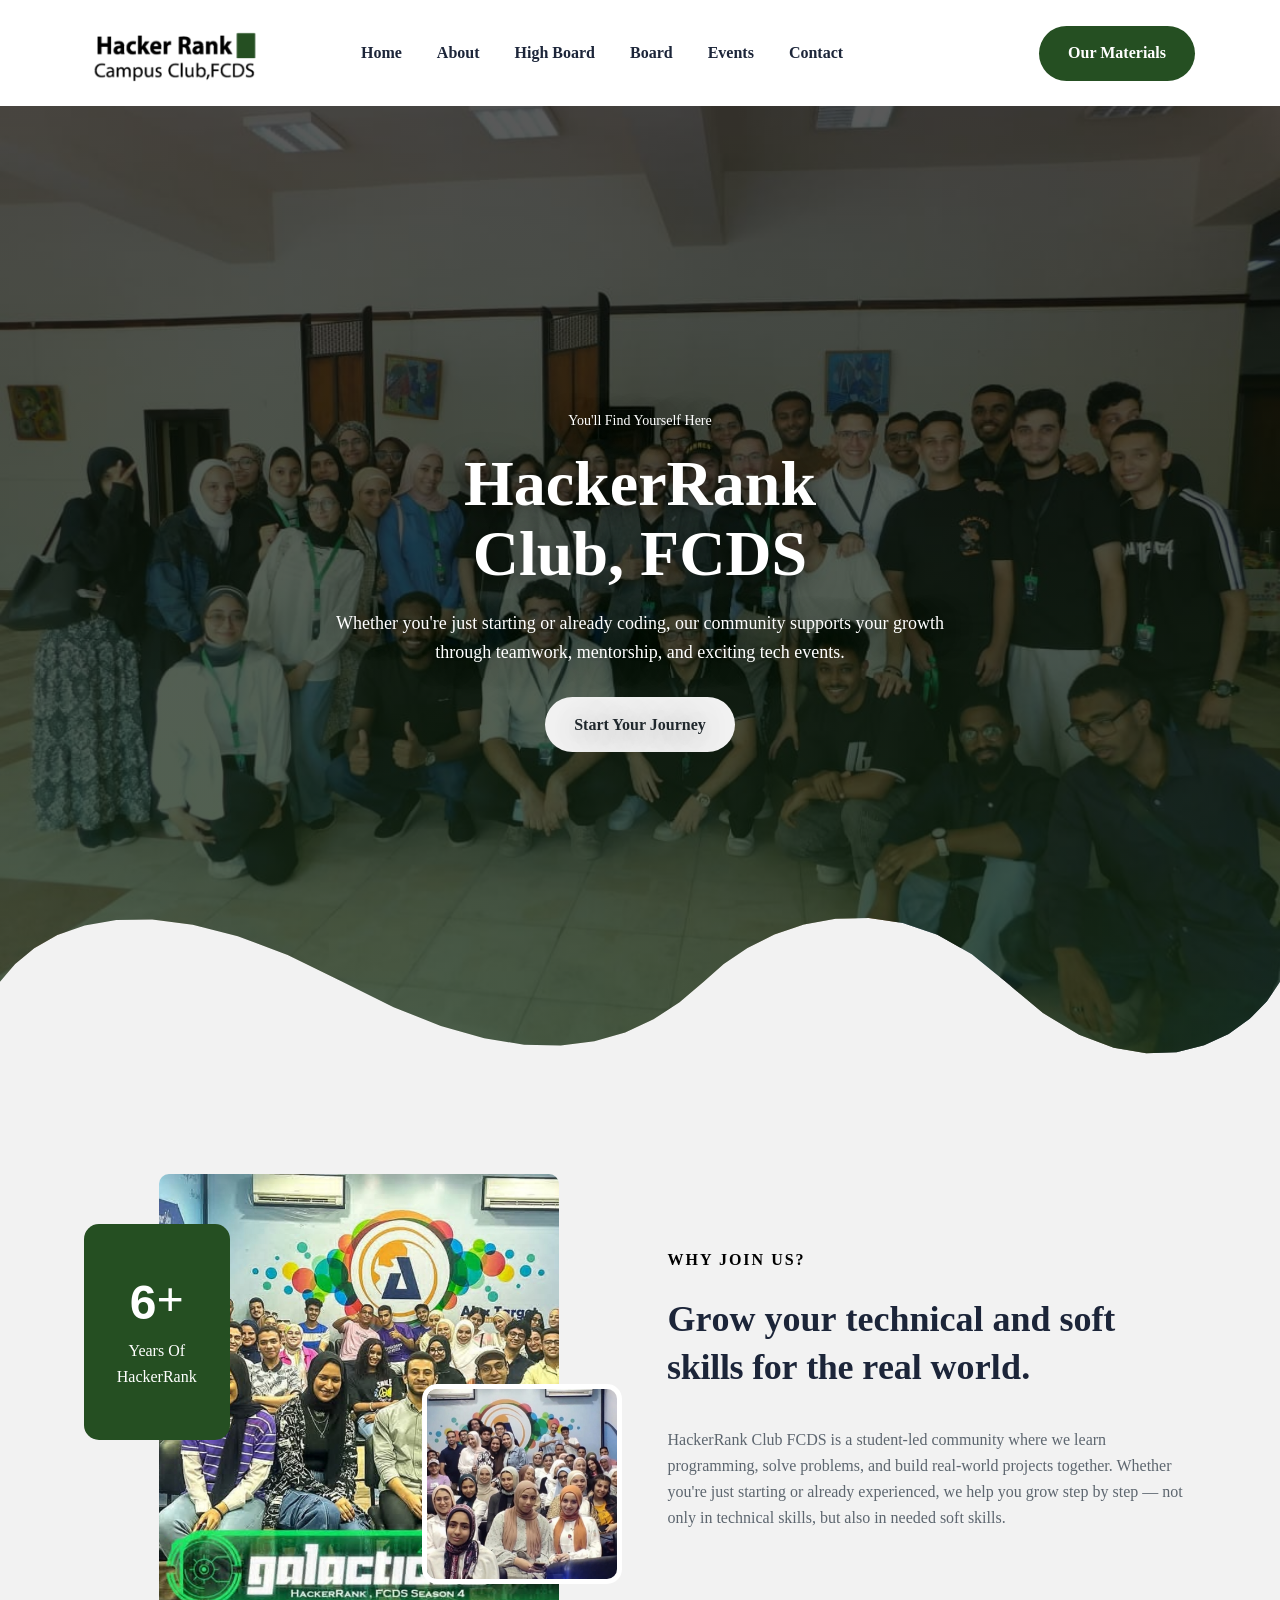
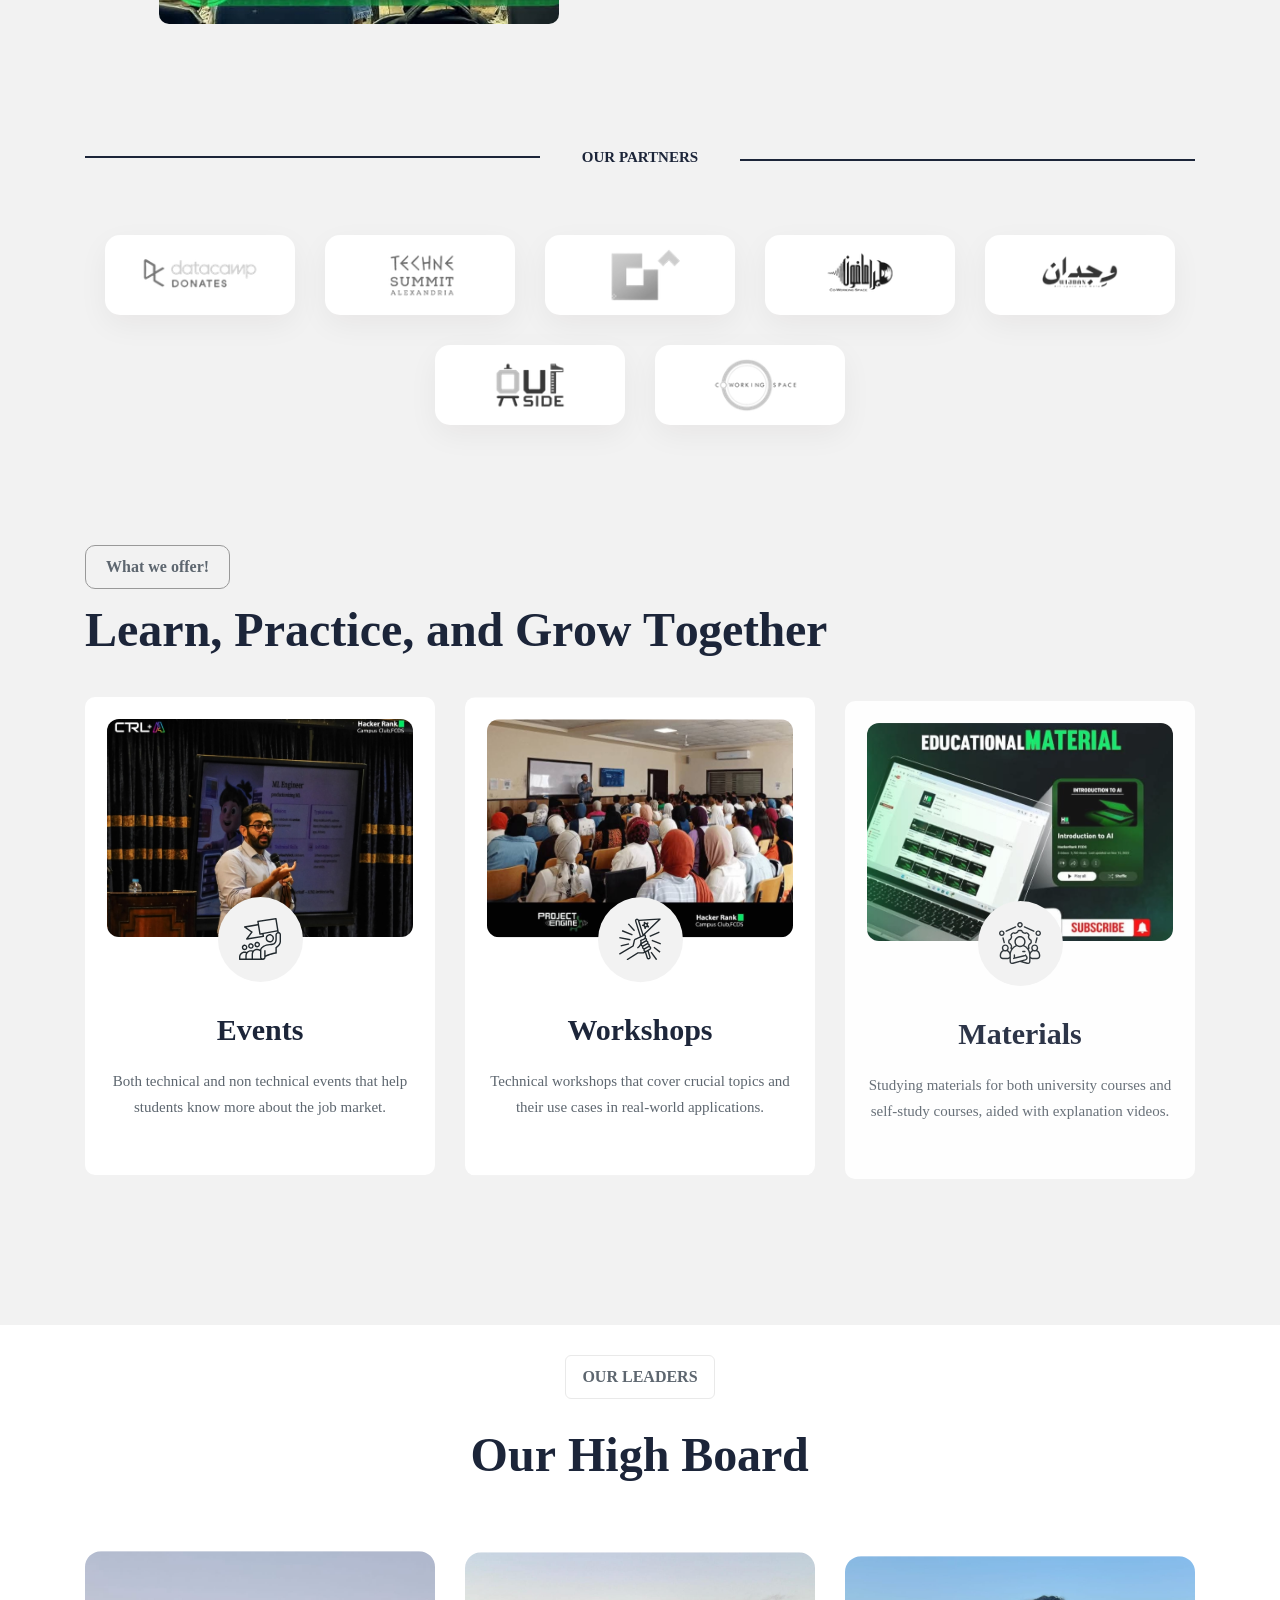
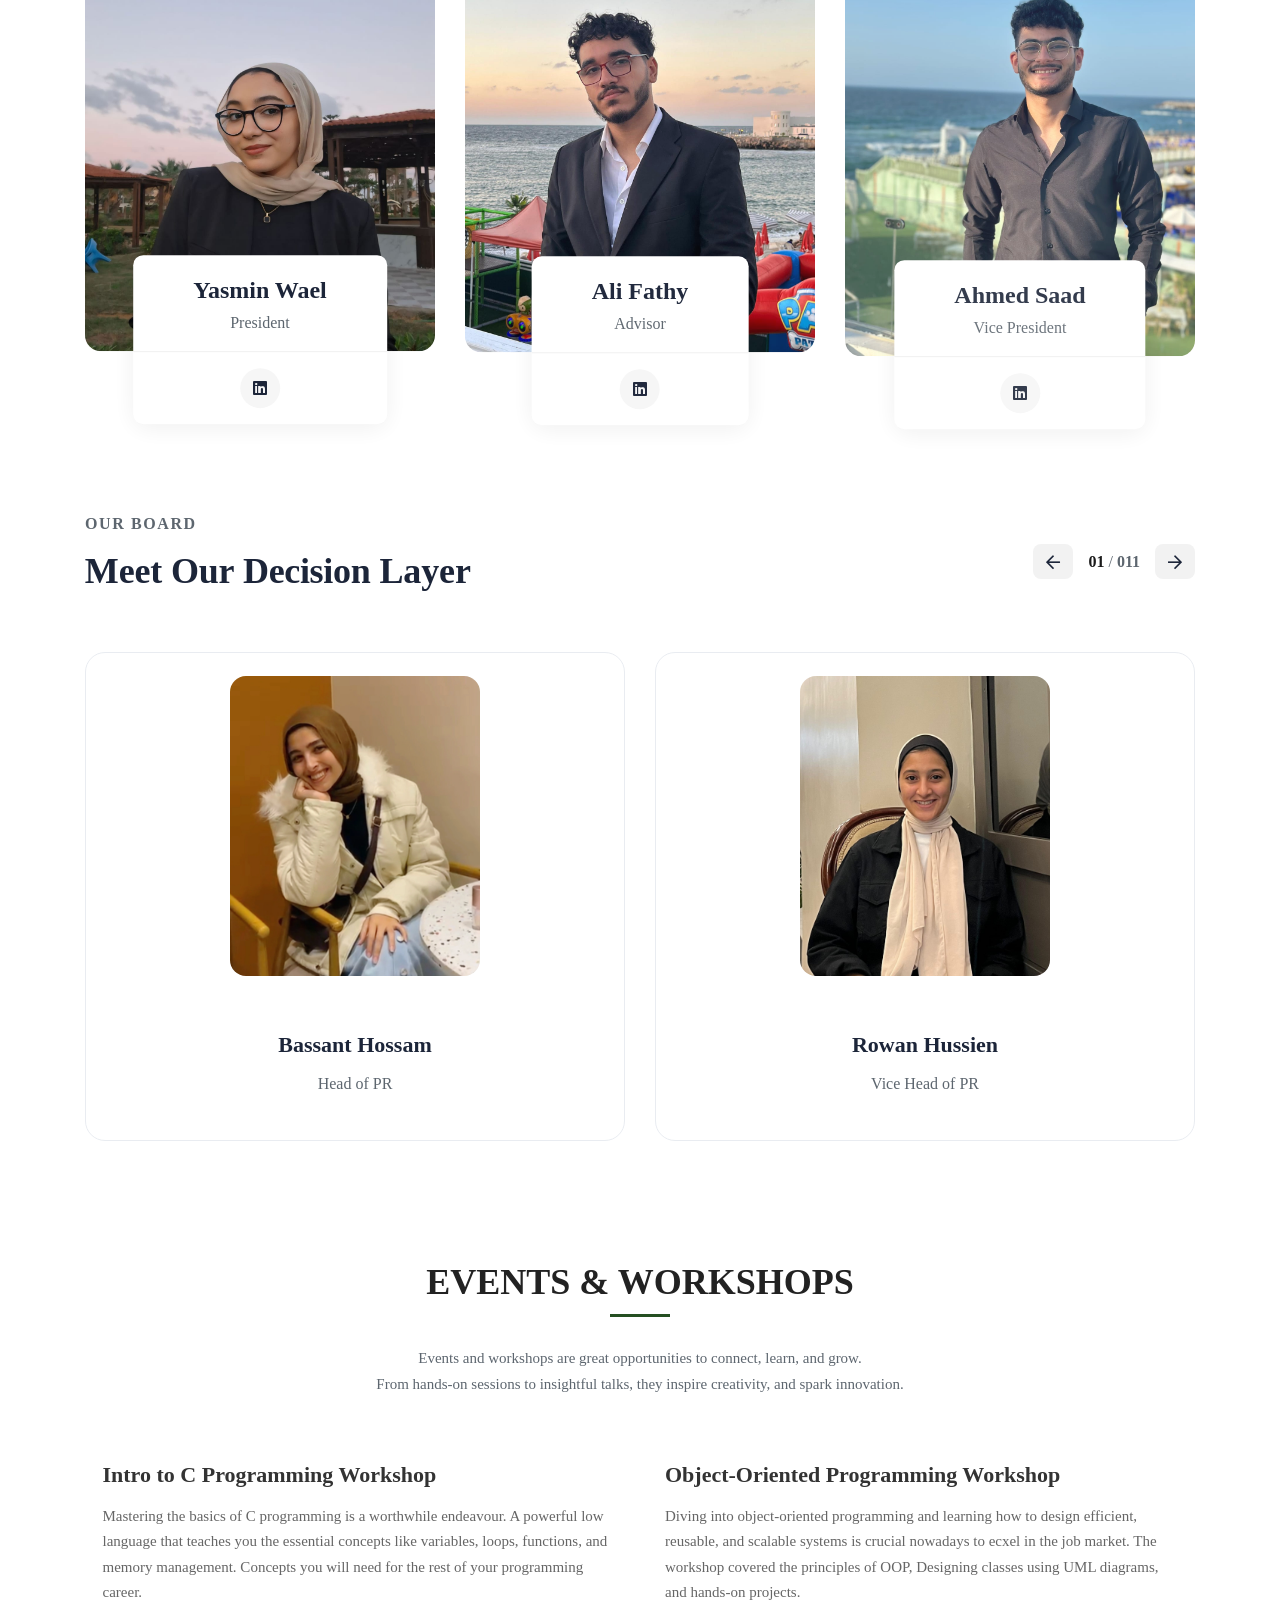
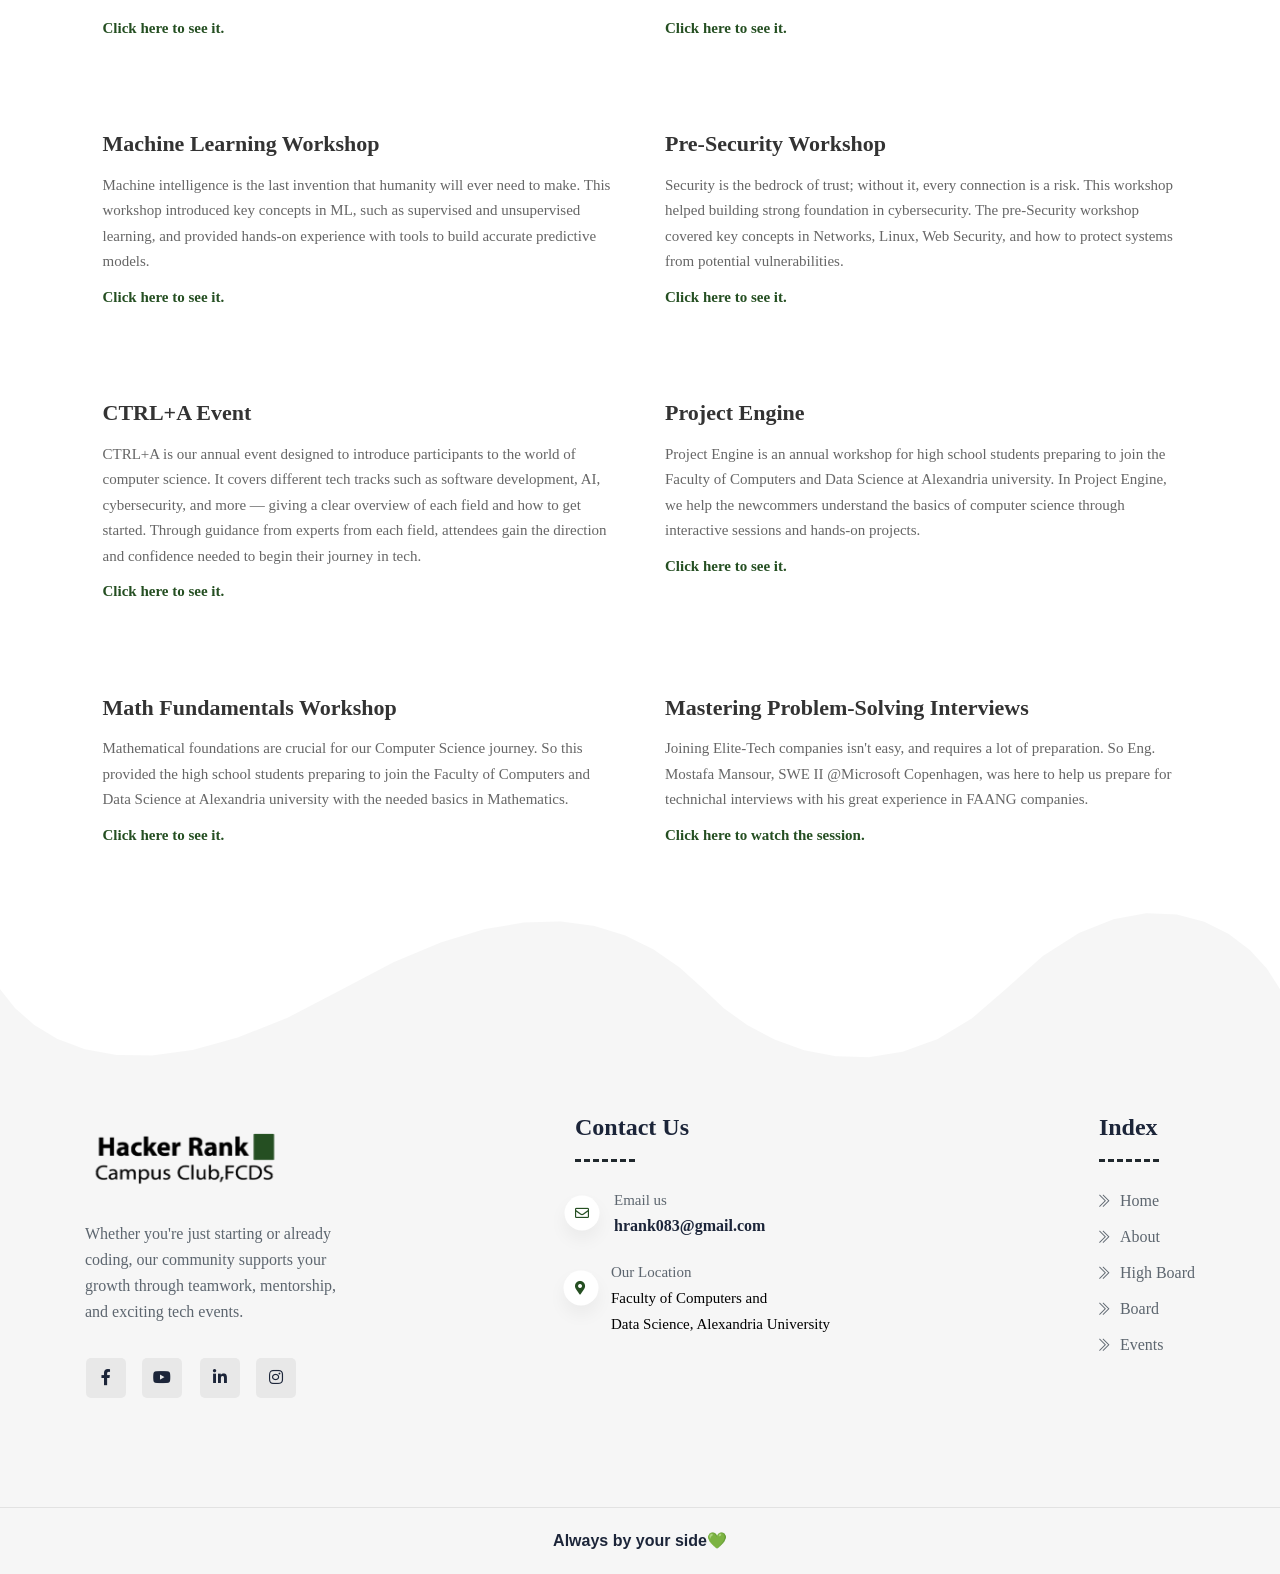
==== commit 0ea670fe: "Final Material Page + Responsive layout done" ====
--- a/index.html
+++ b/index.html
@@ -61,10 +61,12 @@
                                     <div class="loader-section section-left"></div>
                                     <div class="loader-section section-right"></div>
                                 </div>
-                                <div class="button-area">
-                                    <a href="#" class="rts-btn btn-primary ml--20 ml_sm--5 header-one-btn quote-btn">Our Materials</a>
-                                </div>
-                            </div>
+                            </div>
+                            
+                            <div class="button-area">
+                                <a href="material.html" class="rts-btn btn-primary ml--20 ml_sm--5 header-one-btn quote-btn">Our Materials</a>
+                            </div>
+
                         </div>
                     </div>
                 </div>
@@ -261,42 +263,41 @@
                     </div>
                 </div>
             </div>
+
             <div class="row mt--20 g-5 g-sm-30 mt_sm--0">
+                
                 <div class="col-lg-4 col-md-6 col-sm-12 mt_sm--50" data-animation="fadeInUp" data-delay="0.2" data-duration="1.2">
                     <div class="single-team-area-one-start">
-                        <a href="team-details.html" class="thumbnail">
+                        <div class="thumbnail">
                             <img src="assets/images/High Board/Yasmin.jpeg" alt="team">
-                        </a>
+                        </div>
                         <div class="inner-content">
                             <div class="text-top">
-                                <a href="team-details.html">
-                                    <h5 class="title">Yasmin Wael</h5>
-                                </a>
+                                <h5 class="title">Yasmin Wael</h5>
                                 <span>President</span>
                             </div>
                             <div class="social-one-wrapper">
                                 <ul>
-                                    <li><a href="https://www.linkedin.com/in/yasmin-wael-elbeialy/"><i class="fa-brands fa-linkedin"></i></a></li>
+                                    <li><a href="https://www.linkedin.com/in/yasmin-wael-elbeialy/" target="_blank"><i class="fa-brands fa-linkedin"></i></a></li>
                                 </ul>
                             </div>
                         </div>
                     </div>
                 </div>
+
                 <div class="col-lg-4 col-md-6 col-sm-12 mt_sm--120" data-animation="fadeInUp" data-delay="0.4" data-duration="1.2">
                     <div class="single-team-area-one-start">
-                        <a href="team-details.html" class="thumbnail">
+                        <div class="thumbnail">
                             <img src="assets/images/High Board/Ali.jpeg" alt="team">
-                        </a>
+                        </div>
                         <div class="inner-content">
                             <div class="text-top">
-                                <a href="team-details.html">
-                                    <h5 class="title">Ali Fathy</h5>
-                                </a>
+                                <h5 class="title">Ali Fathy</h5>
                                 <span>Advisor</span>
                             </div>
                             <div class="social-one-wrapper">
                                 <ul>
-                                    <li><a href="https://www.linkedin.com/in/ali-fathy-abdelghany/"><i class="fa-brands fa-linkedin"></i></a></li>
+                                    <li><a href="https://www.linkedin.com/in/ali-fathy-abdelghany/" target="_blank"><i class="fa-brands fa-linkedin"></i></a></li>
                                 </ul>
                             </div>
                         </div>
@@ -304,19 +305,17 @@
                 </div>
                 <div class="col-lg-4 col-md-6 col-sm-12 mt_sm--120 mt_md--80" data-animation="fadeInUp" data-delay="0.6" data-duration="1.2">
                     <div class="single-team-area-one-start">
-                        <a href="team-details.html" class="thumbnail">
+                        <div class="thumbnail">
                             <img src="assets/images/High Board/Saad.jpeg" alt="team">
-                        </a>
+                        </div>
                         <div class="inner-content">
                             <div class="text-top">
-                                <a href="team-details.html">
-                                    <h5 class="title">Ahmed Saad</h5>
-                                </a>
+                                <h5 class="title">Ahmed Saad</h5>
                                 <span>Vice President</span>
                             </div>
                             <div class="social-one-wrapper">
                                 <ul>
-                                    <li><a href="https://www.linkedin.com/in/ahmed-saad-79b3473aa/"><i class="fa-brands fa-linkedin"></i></a></li>
+                                    <li><a href="https://www.linkedin.com/in/ahmed-saad-79b3473aa/" target="_blank"><i class="fa-brands fa-linkedin"></i></a></li>
                                 </ul>
                             </div>
                         </div>
@@ -656,9 +655,10 @@
                                             </ul>
                                             <div class="info">
                                                 <span>Our Location</span>
-                                                <a href="#">Faculty of Computers and  <br> Data Science,
-                                                            Alexandria University            
-                                                </a>
+                                                <span style="font-weight:500; color: black;">
+                                                    Faculty of Computers and  <br> Data Science,
+                                                                Alexandria University
+                                                </span>
                                             </div>
                                         </div>
                                     </div>
@@ -724,79 +724,6 @@
         </div>
     </div>
 
-
-    <div id="side-bar" class="side-bar header-two">
-        <button class="close-icon-menu"><i class="far fa-times"></i></button>
-        <!-- mobile menu area start -->
-        <div class="mobile-menu d-block d-xl-none">
-            <nav class="nav-main mainmenu-nav mt--30">
-                <ul class="mainmenu metismenu" id="mobile-menu-active">
-                    <li class="main-nav mega-menu project-a-after">
-                        <a href="#home">Home</a>
-                    </li>
-
-                    <li class="main-nav mega-menu">
-                        <a href="#about">About</a>
-                    </li>
-                    <li class="main-nav mega-menu">
-                        <a href="#highBoard">High Board</a>
-                    </li>
-                    <li class="main-nav project-a-after">
-                        <a href="#board">Board</a>
-                    </li>
-                    <li class="main-nav project-a-after">
-                        <a href="#events">Events</a>
-                    </li>
-                    <li class="main-nav"><a href="#footer">Contact</a></li>
-                </ul>
-            </nav>
-
-            <div class="social-wrapper-one">
-                <ul>
-                    <li>
-                        <a href="#">
-                            <i class="fa-brands fa-facebook-f"></i>
-                        </a>
-                    </li>
-                    <li>
-                        <a href="#">
-                            <i class="fa-brands fa-twitter"></i>
-                        </a>
-                    </li>
-                    <li>
-                        <a href="#">
-                            <i class="fa-brands fa-youtube"></i>
-                        </a>
-                    </li>
-                    <li>
-                        <a href="#">
-                            <i class="fa-brands fa-linkedin-in"></i>
-                        </a>
-                    </li>
-                </ul>
-            </div>
-        </div>
-        <!-- mobile menu area end -->
-    </div>
-    <!-- inner menu area desktop End -->
-    <!-- inner menu area desktop End -->
-
-
-    <!-- offcanvase search -->
-    <div class="search-input-area">
-        <div class="container">
-            <div class="search-input-inner">
-                <div class="input-div">
-                    <input class="search-input autocomplete" type="text" placeholder="Search by keyword or #">
-                    <button><i class="far fa-search"></i></button>
-                </div>
-            </div>
-        </div>
-        <div id="close" class="search-close-icon"><i class="far fa-times"></i></div>
-    </div>
-    <div id="anywhere-home" class="">
-    </div>
-
     <!-- progress area start -->
     <div class="progress-wrap">
         <svg class="progress-circle svg-content" width="100%" height="100%" viewbox="-1 -1 102 102">
--- a/assets/css/style.css
+++ b/assets/css/style.css
@@ -5510,12 +5510,16 @@
 }
 @media only screen and (max-width: 575px) {
   .header-main-one-wrapper .button-area .rts-btn.btn-primary {
-    display: none !important;
+    /* display: none !important; */
   }
 }
 
 .header-one .nav-area {
   margin-right: 80px;
+}
+
+.header-one .material-nav-area {
+  margin-right: 25px;
 }
 
 #search,
@@ -9561,6 +9565,13 @@
   height: 947.81px;
   background-image: url(../images/banner/Hadary/banner.jpeg);
 }
+
+.rts-banner-hr-material {
+  clip-path: polygon(0% 92.405%, 0% 0%, 100% 0%, 100% 92.405%, 100% 92.405%, 98.982% 94.447%, 97.636% 96.315%, 95.99% 97.904%, 94.075% 99.109%, 91.919% 99.825%, 89.553% 99.948%, 87.005% 99.372%, 84.305% 97.993%, 81.483% 95.706%, 78.568% 92.405%, 78.568% 92.405%, 75.926% 89.487%, 73.234% 87.448%, 70.533% 86.201%, 67.866% 85.661%, 65.277% 85.74%, 62.806% 86.352%, 60.498% 87.411%, 58.395% 88.83%, 56.54% 90.524%, 54.974% 92.405%, 54.974% 92.405%, 53.091% 94.564%, 51.053% 96.359%, 48.84% 97.748%, 46.432% 98.686%, 43.809% 99.13%, 40.949% 99.035%, 37.833% 98.359%, 34.441% 97.058%, 30.751% 95.088%, 26.745% 92.405%, 26.745% 92.405%, 22.475% 89.584%, 18.583% 87.6%, 15.059% 86.373%, 11.895% 85.825%, 9.083% 85.878%, 6.613% 86.453%, 4.479% 87.472%, 2.671% 88.856%, 1.181% 90.526%, 0% 92.405%);
+  height: 947.81px;
+  background-image: url(../images/banner/Hadary/banner3.JPG);
+}
+
 @media only screen and (max-width: 767px) {
   .rts-banner-hr {
     height: 600px;
@@ -15362,7 +15373,7 @@
   font-size: 18px;
 }
 .check i {
-  color: #28a745;
+  color: var(--color-primary);
 }
 
 .cross i {
@@ -32879,3 +32890,676 @@
     text-decoration: underline !important;
 }
 
+
+/* --- 1. Section & Container Styling --- */
+.materials-section {
+  padding: 80px 0;
+  text-align: center;
+}
+
+.section-title h2 {
+  font-size: 36px;
+  font-weight: 700;
+  margin-bottom: 10px;
+}
+
+.section-title p {
+  color: #6c757d;
+  margin-bottom: 40px;
+}
+
+/* --- 2. Swiper Container Setup --- */
+.materials-section .swiper {
+  width: 100%;
+  padding: 20px 40px 60px 40px; /* Space for arrows and pagination */
+  overflow: hidden;
+  position: relative;
+}
+
+.materials-section .swiper-slide {
+  visibility: hidden;
+  opacity: 0;
+  transition: opacity 0.3s ease;
+  display: flex;
+  justify-content: center;
+}
+
+.materials-section .swiper-slide-visible,
+.materials-section .swiper-slide-active,
+.materials-section .swiper-slide-next {
+  visibility: visible;
+  opacity: 1;
+}
+
+/* --- 3. Material Card Styling --- */
+.material-card {
+  background: #fff;
+  border-radius: 16px;
+  border: 1px solid #eee;
+  padding: 15px;
+  max-width: 400px;
+  width: 95%;
+  margin: 0 auto;
+  height: 100%;
+  display: flex;
+  flex-direction: column;
+  transition: transform 0.3s, box-shadow 0.3s;
+}
+
+.material-card:hover {
+  transform: translateY(-6px);
+  box-shadow: 0 10px 30px rgba(0, 0, 0, 0.08);
+}
+
+.material-card .thumbnail {
+  width: 100%;
+  aspect-ratio: 16 / 9;
+  overflow: hidden;
+  border-radius: 12px;
+}
+
+.material-card .thumbnail img {
+  width: 100%;
+  height: 100%;
+  object-fit: cover;
+  display: block;
+  transition: transform 0.4s ease;
+}
+
+.material-card:hover .thumbnail img {
+  transform: scale(1.05);
+}
+
+/* Card Content */
+.material-card .content {
+  padding-top: 15px;
+  text-align: left;
+  flex-grow: 1;
+  display: flex;
+  flex-direction: column;
+}
+
+.material-card h4 {
+  font-size: 20px;
+  margin-bottom: 10px;
+}
+
+.material-card p {
+  color: #6c757d;
+  font-size: 14px;
+  margin-bottom: 15px;
+}
+
+.material-card a {
+  margin-top: auto;
+  color: var(--color-primary);
+  font-weight: 600;
+  text-decoration: none;
+}
+
+.material-card a:hover {
+  text-decoration: underline;
+}
+
+/* --- 4. Custom Swiper Navigation & Pagination --- */
+.materials-section .swiper-button-next,
+.materials-section .swiper-button-prev {
+  background-color: #ffffff;
+  width: 45px;
+  height: 45px;
+  border-radius: 50%;
+  box-shadow: 0 4px 10px rgba(0, 0, 0, 0.1);
+  color: var(--color-primary);
+  transition: all 0.3s ease;
+}
+
+.materials-section .swiper-button-next { right: 0; }
+.materials-section .swiper-button-prev { left: 0; }
+
+.materials-section .swiper-button-next::after,
+.materials-section .swiper-button-prev::after {
+  font-size: 18px;
+  font-weight: bold;
+}
+
+.materials-section .swiper-button-next:hover,
+.materials-section .swiper-button-prev:hover {
+  background-color: var(--color-primary);
+  color: #ffffff;
+}
+
+.materials-section .swiper-pagination-bullet {
+  background: #cccccc;
+  opacity: 1;
+}
+
+.materials-section .swiper-pagination-bullet-active {
+  background: var(--color-primary);
+  width: 25px;
+  border-radius: 5px;
+}
+
+/* --- 5. Responsive Adjustments --- */
+@media (max-width: 768px) {
+  .materials-section .swiper {
+    padding: 20px 10px 50px 10px;
+  }
+  .materials-section .swiper-button-next,
+  .materials-section .swiper-button-prev {
+    display: none;
+  }
+}
+
+/* --- Tighten Swiper Spacing --- */
+.materials-section .swiper {
+  padding: 20px 60px 60px 60px;
+  max-width: 1100px;
+  margin: 0 auto;
+}
+
+/* --- Redesign Card Shape --- */
+.material-card {
+  background: #fff;
+  border-radius: 12px;
+  border: 1px solid #eee;
+  padding: 12px;
+  max-width: 480px;
+  width: 100%;
+  transition: all 0.3s ease;
+}
+
+.material-card .content {
+  padding: 12px 5px 5px 5px;
+}
+
+.material-card h4 {
+  font-size: 18px;
+  margin-bottom: 4px;
+}
+
+.material-card p {
+  font-size: 13px;
+  line-height: 1.4;
+  margin-bottom: 10px;
+}
+
+.material-card h4 {
+  font-size: 20px;
+  font-weight: 700;
+  color: #1a1a1a;
+  margin-bottom: 8px;
+  transition: color 0.3s ease;
+}
+
+.material-card p {
+  color: #555;
+  font-size: 14px;
+  line-height: 1.5;
+  margin-bottom: 20px;
+  display: -webkit-box;
+  -webkit-line-clamp: 2;
+  -webkit-box-orient: vertical;
+  overflow: hidden;
+}
+
+.material-card a {
+  font-size: 15px;
+  display: flex;
+  align-items: center;
+  gap: 8px;
+  margin-top: auto;
+}
+
+.material-card a::after {
+  content: '→';
+  transition: transform 0.3s ease;
+}
+
+.material-card a:hover::after {
+  transform: translateX(5px);
+}
+
+.material-card .content {
+  padding: 15px 5px 10px 5px;
+  text-align: left;
+}
+
+.material-card:hover {
+  transform: translateY(-8px);
+  box-shadow: 0 15px 35px rgba(40, 167, 69, 0.12);
+  border-color: var(--color-primary);
+}
+
+/* YEAR HEADER */
+.year {
+  margin-bottom: 20px;
+}
+
+.year-header {
+  background: #fff;
+  padding: 18px 20px;
+  border-radius: 12px;
+  cursor: pointer;
+  font-weight: 600;
+  border: 1px solid #eee;
+  transition: 0.3s;
+}
+
+.year-header:hover {
+  background: #f1fdf6;
+}
+
+/* CONTENT */
+.year-content {
+  max-height: 0;
+  overflow: hidden;
+  transition: 0.3s ease;
+  padding-left: 10px;
+}
+
+/* OPEN STATE */
+.year.active .year-content {
+  max-height: 500px;
+  margin-top: 10px;
+}
+
+/* SUBJECT ITEM */
+.material-item {
+  display: flex;
+  justify-content: space-between;
+  padding: 12px 15px;
+  margin-bottom: 10px;
+  background: #fff;
+  border-radius: 10px;
+  border: 1px solid #eee;
+}
+
+.material-item a {
+  color: #2ecc71;
+  font-weight: 600;
+}
+
+/* YEAR CONTAINER */
+.year {
+  margin-bottom: 15px;
+}
+
+/* HEADER */
+.year-header {
+  display: flex;
+  justify-content: space-between;
+  align-items: center;
+
+  background: #fff;
+  padding: 18px 20px;
+  border-radius: 12px;
+  border: 1px solid #eee;
+
+  cursor: pointer;
+  font-weight: 600;
+  transition: 0.3s;
+}
+
+.year-header:hover {
+  background: #f1fdf6;
+}
+
+/* ARROW */
+.year-header .arrow {
+  font-size: 14px;
+  transition: transform 0.3s ease;
+}
+
+/* ROTATE ARROW */
+.year.active .arrow {
+  transform: rotate(180deg);
+}
+
+/* CONTENT (hidden by default) */
+.year-content {
+  max-height: 0;
+  overflow: hidden;
+  transition: max-height 0.35s ease;
+}
+
+/* OPEN STATE */
+.year.active .year-content {
+  max-height: 500px;
+  margin-top: 10px;
+}
+
+/* SUBJECT ITEMS */
+.material-item {
+  display: flex;
+  justify-content: space-between;
+  align-items: center;
+
+  padding: 14px 18px;
+  margin-bottom: 10px;
+
+  background: #fff;
+  border-radius: 10px;
+  border: 1px solid #eee;
+}
+
+/* BUTTON */
+.material-item a {
+  color: var(--color-primary);;
+  font-weight: 600;
+  text-decoration: none;
+}
+
+/* TERM CONTAINER */
+.term {
+  margin-top: 10px;
+}
+
+/* TERM HEADER */
+.term-header {
+  display: flex;
+  justify-content: space-between;
+  align-items: center;
+
+  background: #f9f9f9;
+  padding: 14px 18px;
+  border-radius: 10px;
+  border: 1px solid #eee;
+
+  cursor: pointer;
+  font-weight: 500;
+  transition: 0.3s;
+}
+
+.term-header:hover {
+  background: #eefaf2;
+}
+
+/* TERM CONTENT */
+.term-content {
+  max-height: 0;
+  overflow: hidden;
+  transition: max-height 0.3s ease;
+  margin-top: 5px;
+  padding-left: 10px;
+}
+
+/* OPEN TERM */
+.term.active .term-content {
+  max-height: 400px;
+}
+
+/* ARROW ROTATION */
+.term.active .arrow {
+  transform: rotate(180deg);
+}
+
+.no-materials {
+  padding: 15px;
+  text-align: center;
+  color: #888;
+  font-size: 14px;
+  background: #fafafa;
+  border: 1px dashed #ddd;
+  border-radius: 10px;
+  margin-top: 8px;
+  font-style: italic;
+}
+
+
+@media (max-width: 768px) {
+
+  /* Kill nav completely */
+  .main-header {
+    display: none !important;
+  }
+
+  /* Clean header layout */
+  .header-main-one-wrapper {
+    display: flex !important;
+    justify-content: space-between;
+    align-items: center;
+  }
+
+  /* Fix logo size */
+  .thumbnail img {
+    width: 110px !important;
+    height: auto !important;
+  }
+
+  /* Force button visible */
+  .button-area {
+    display: block !important;
+  }
+
+  /* Make button fit */
+  .button-area a {
+    padding: 6px 10px;
+    font-size: 12px;
+    white-space: nowrap;
+  }
+
+}
+
+/* Hide on desktop */
+.mobile-home-btn {
+  display: none;
+}
+
+@media (max-width: 768px) {
+
+  /* Show button */
+  .mobile-home-btn {
+    display: block;
+  }
+
+  /* Hide nav (since mobile) */
+  .main-header {
+    display: none !important;
+  }
+
+  /* Fix header layout */
+  .header-main-one-wrapper {
+    display: flex;
+    justify-content: space-between;
+    align-items: center;
+  }
+
+  /* Resize logo */
+  .thumbnail img {
+    width: 110px !important;
+    height: auto !important;
+  }
+
+  /* Style button */
+  .mobile-home-btn a {
+    padding: 6px 12px;
+    font-size: 13px;
+    white-space: nowrap;
+  }
+
+}
+
+@media (max-width: 768px) {
+
+  .rts-banner-hr {
+    min-height: 110vh;
+  }
+
+}
+
+@media (max-width: 768px) {
+
+  .single-team-area-one-start .thumbnail img {
+    width: 100% !important;
+    height: auto !important;
+    object-fit: cover;
+    border-radius: 10px;
+  }
+
+}
+
+@media (max-width: 768px) {
+
+  .single-team-area-one-start {
+    display: flex;
+    flex-direction: column;
+    align-items: center;
+  }
+
+  .single-team-area-one-start .thumbnail {
+    width: 100%;
+    max-width: 300px;
+  }
+
+  .single-team-area-one-start .thumbnail img {
+    width: 100%;
+    height: auto;
+    border-radius: 15px;
+  }
+
+}
+
+@media (max-width: 768px) {
+
+  .single-team-area-one-start .inner-content {
+    position: relative !important;
+    left: 0 !important;
+    transform: none !important;
+
+    width: 90%;
+    max-width: 260px;
+
+    margin-top: -40px; /* overlap effect */
+    text-align: center;
+  }
+
+}
+
+@media (max-width: 768px) {
+
+  .single-testimonials-style-five {
+    display: flex;
+    flex-direction: column;
+    align-items: center;
+    text-align: center;
+  }
+
+}
+
+@media (max-width: 768px) {
+
+  .single-testimonials-style-five .thumbnail {
+    width: 100%;
+    display: flex;
+    justify-content: center;
+  }
+
+  .single-testimonials-style-five .thumbnail img {
+    width: 80%;
+    max-width: 280px;
+    height: auto;
+    border-radius: 15px;
+  }
+
+}
+
+@media (max-width: 768px) {
+
+  .single-testimonials-style-five .inner-content {
+    margin-top: 15px;
+  }
+
+}
+
+
+
+@media (max-width: 768px) {
+
+  .material-card {
+    width: 90%;
+    max-width: 320px;
+    margin: 0 auto;
+  }
+
+}
+@media (max-width: 768px) {
+
+  .material-card .thumbnail {
+    width: 100%;
+    aspect-ratio: 16 / 9;
+    overflow: hidden;
+    border-radius: 12px;
+  }
+
+  .material-card .thumbnail img {
+    width: 100%;
+    height: 100%;
+    object-fit: cover;
+    display: block;
+  }
+
+}
+@media (max-width: 768px) {
+
+  .materials-section .swiper-slide {
+    display: flex;
+    justify-content: center;
+  }
+
+}
+@media (max-width: 768px) {
+
+  .material-card .content {
+    text-align: left;
+    padding: 12px 5px;
+  }
+
+}
+
+
+@media (max-width: 768px) {
+
+  .material-card .thumbnail {
+    width: 100%;
+    height: 180px;
+    overflow: hidden;
+    border-radius: 12px;
+  }
+
+  .material-card .thumbnail img {
+    width: 100%;
+    height: 100%;
+    object-fit: cover;
+  }
+
+}
+
+
+@media (max-width: 768px) {
+
+  .material-card {
+    width: 100% !important;
+    max-width: 320px;
+  }
+
+}
+
+@media (max-width: 768px) {
+
+  .material-card .thumbnail {
+    display: block !important;
+    width: 100% !important;
+  }
+
+}
+
+@media (max-width: 768px) {
+
+  .material-card .thumbnail img {
+    width: 100% !important;
+    height: 180px;
+    object-fit: cover;
+    display: block;
+  }
+
+}
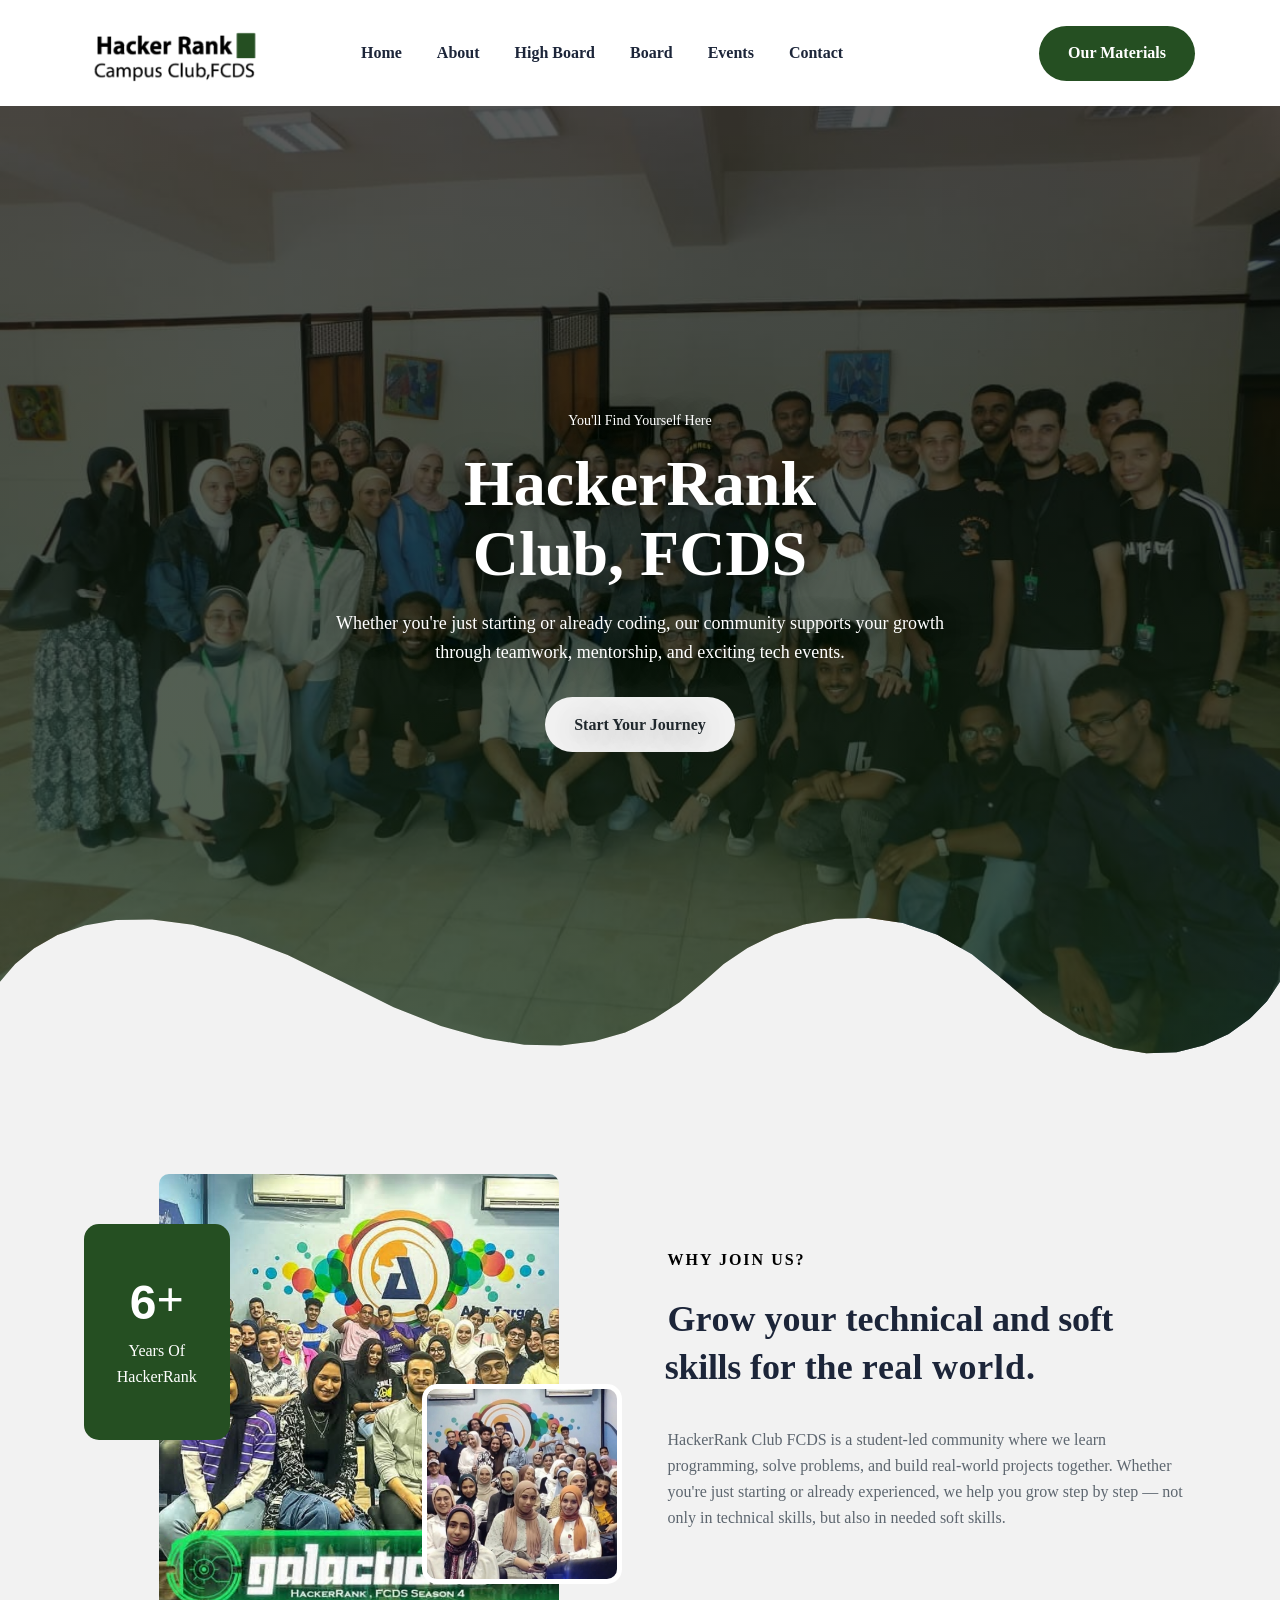
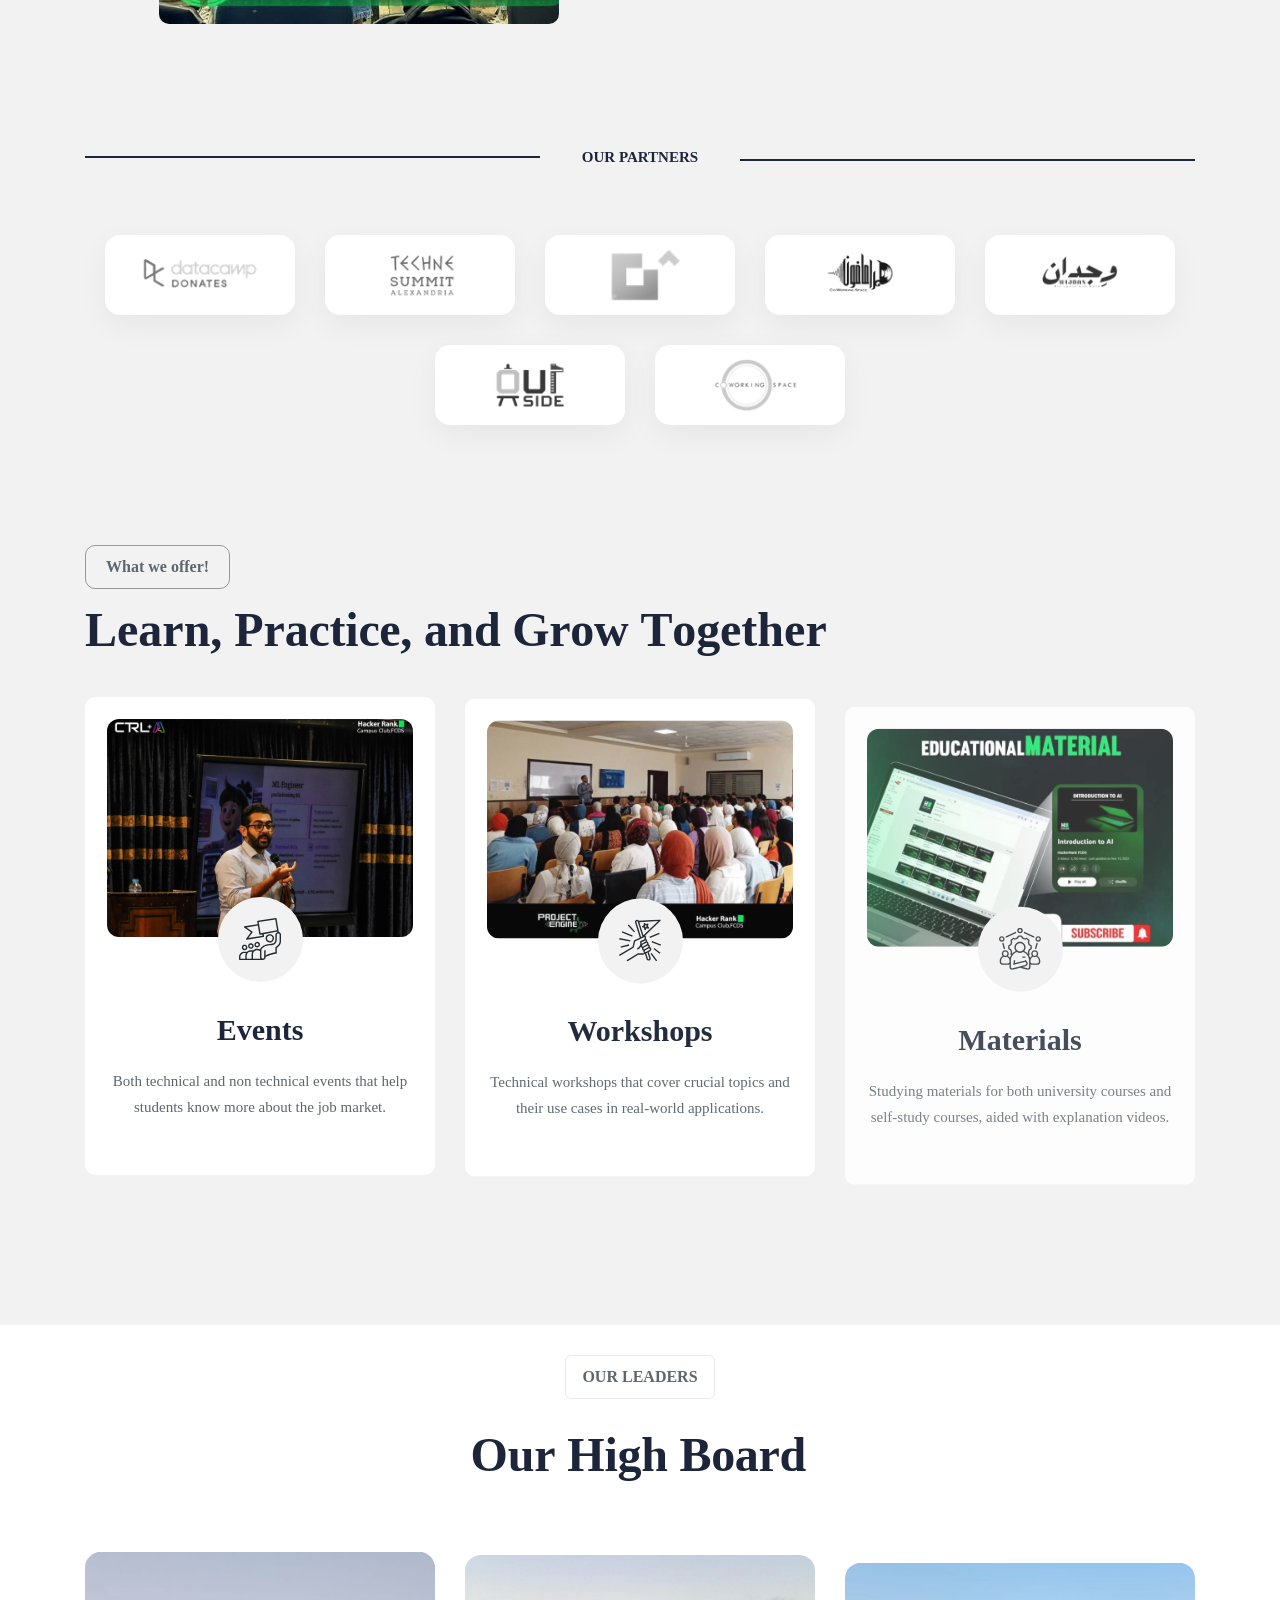
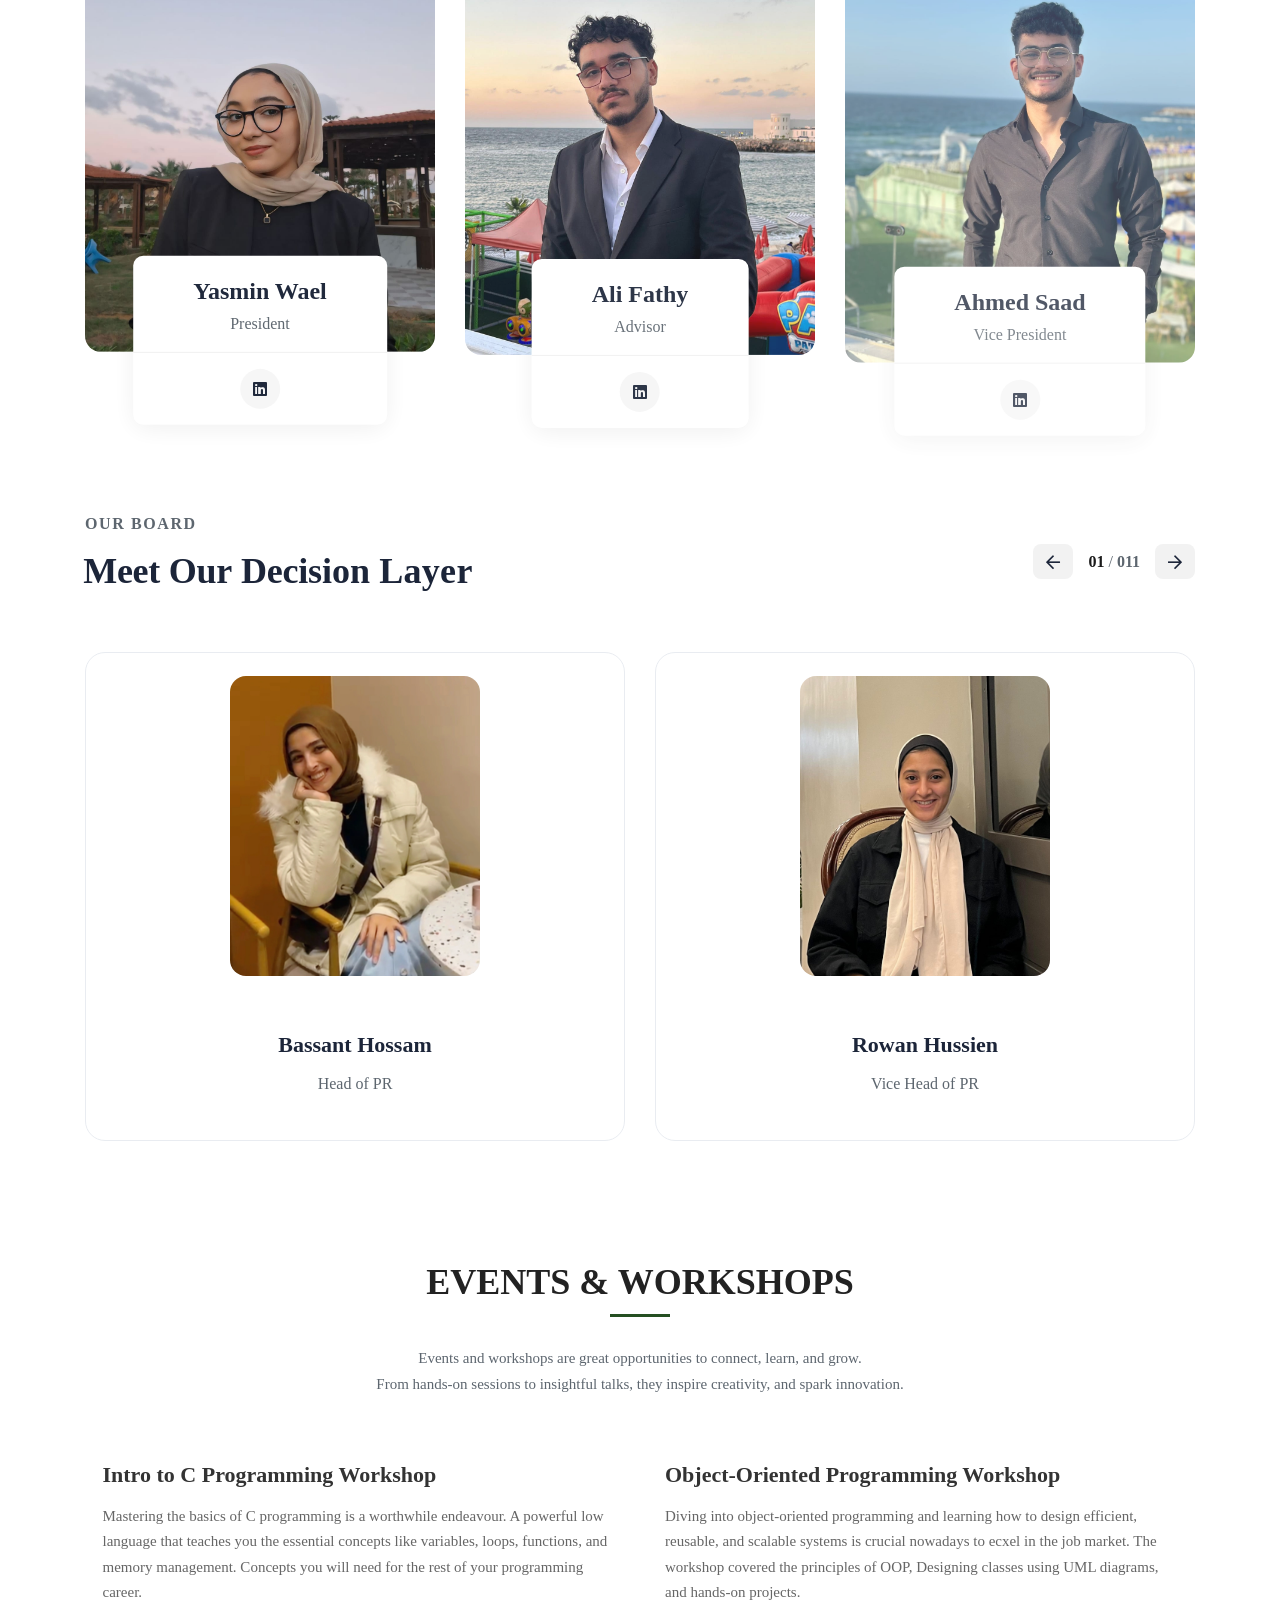
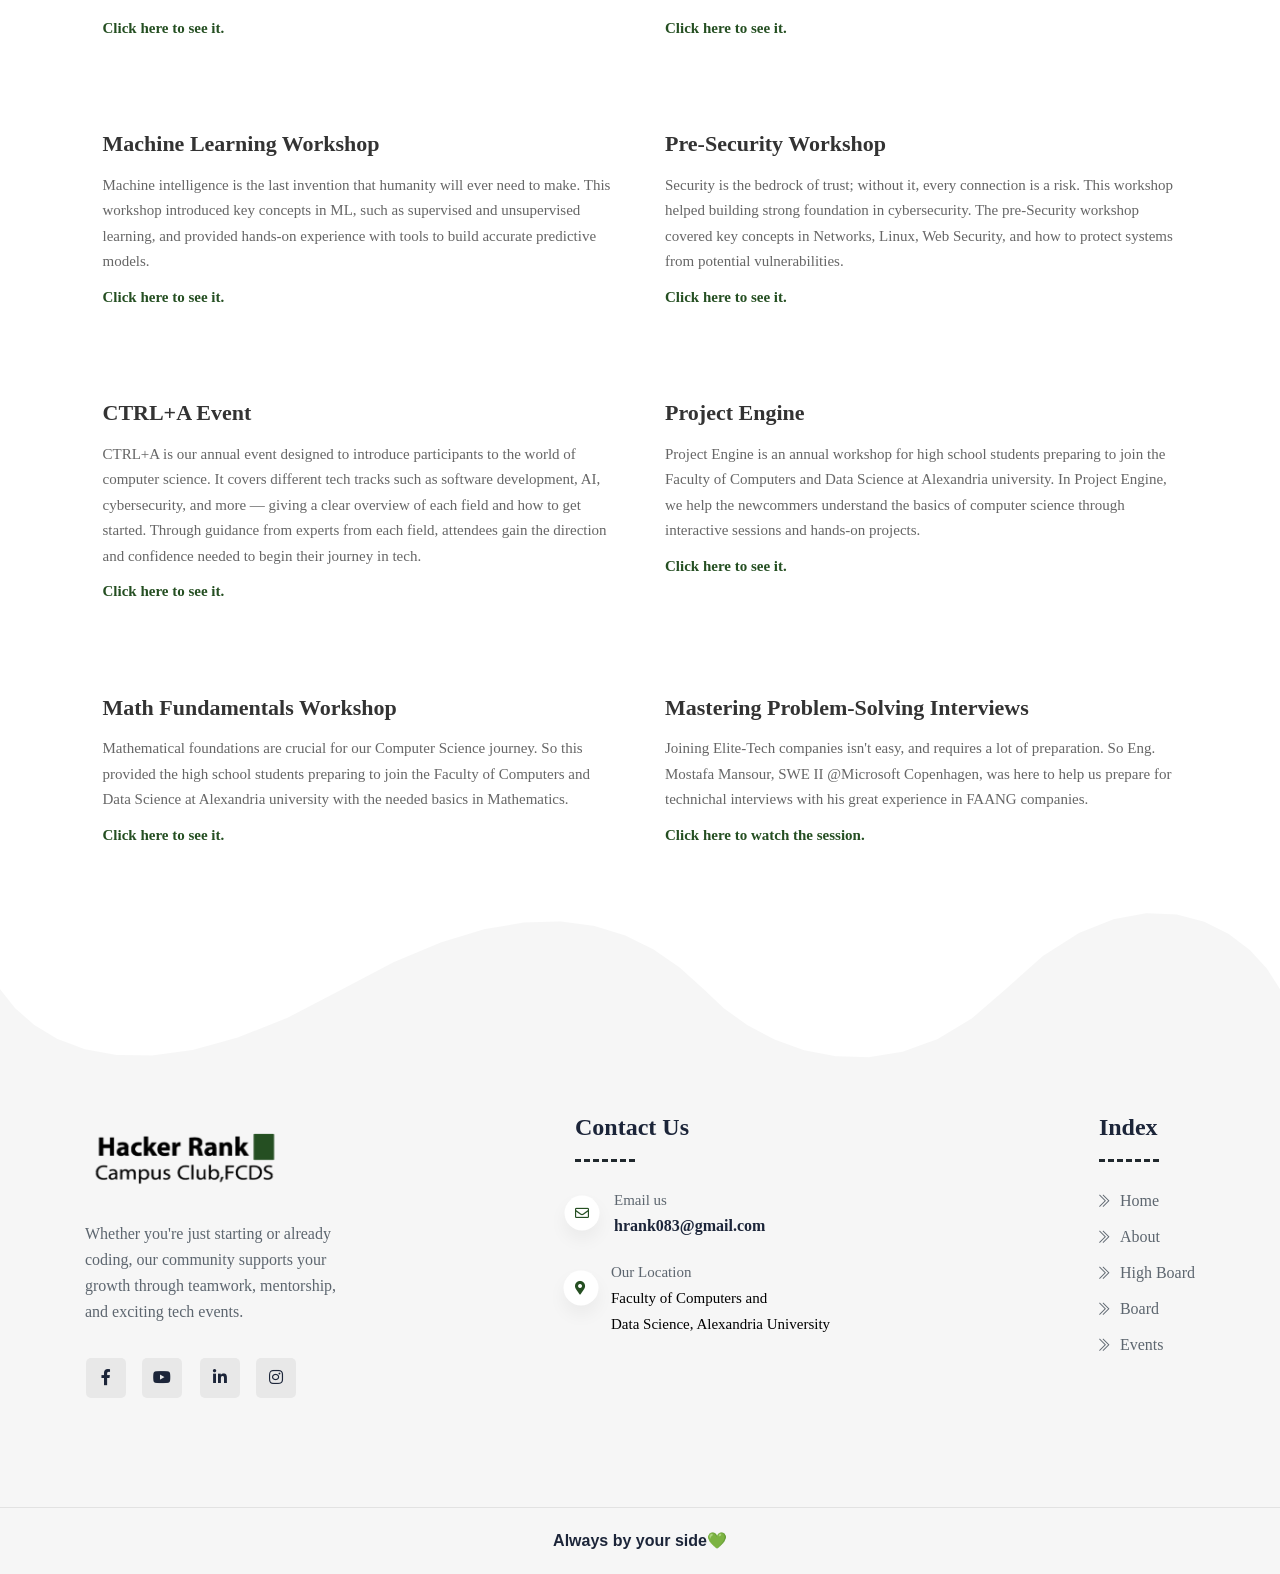
==== commit df2af15a: "Edited images paths" ====
--- a/index.html
+++ b/index.html
@@ -104,9 +104,9 @@
                 <div class="row align-items-center">
                     <div class="col-lg-6">
                         <div class="left-thumbnail-about-area-two">
-                            <img src="assets/images/about/Hadary/oop.jpg" alt="about">
+                            <img src="assets/images/about/oop.jpg" alt="about">
                             <div class="small-image">
-                                <img src="assets/images/about/Hadary/ml.jpg" alt="small">
+                                <img src="assets/images/about/ml.jpg" alt="small">
                             </div>
                             <div class="counter-about-area">
                                 <h2 class="counter title"><span class="odometer" data-count="6">00</span>+
@@ -201,7 +201,7 @@
                 <div class="row g-5 mt--40" style="position: relative; bottom: 30px;">
                     <div class="col-xl-4 col-lg-6 col-sm-12" data-animation="fadeInUp" data-delay="0.1" data-duration="1.2">
                         <div class="single-service-hr">
-                            <img src="assets/images/service/Hadary/2.jpg" alt="service" class="thumbnail">
+                            <img src="assets/images/service//2.jpg" alt="service" class="thumbnail">
 
                             <div class="inner">
                                 <div class="icon-area">
@@ -217,7 +217,7 @@
                     </div>
                     <div class="col-xl-4 col-lg-6 col-sm-12" data-animation="fadeInUp" data-delay="0.4" data-duration="1.2">
                         <div class="single-service-hr">
-                            <img src="assets/images/service/Hadary/1.jpg" alt="service" class="thumbnail">
+                            <img src="assets/images/service//1.jpg" alt="service" class="thumbnail">
 
                             <div class="inner">
                                 <div class="icon-area">
@@ -232,7 +232,7 @@
                     </div>
                     <div class="col-xl-4 col-lg-6 col-sm-12" data-animation="fadeInUp" data-delay="0.7" data-duration="1.2">
                         <div class="single-service-hr">
-                            <img src="assets/images/service/Hadary/3.jpg" alt="service" class="thumbnail">
+                            <img src="assets/images/service//3.jpg" alt="service" class="thumbnail">
                             <div class="inner">
                                 <div class="icon-area">
                                     <img src="assets/images/service/icon/05.svg" alt="">
--- a/assets/css/style.css
+++ b/assets/css/style.css
@@ -9563,13 +9563,13 @@
 .rts-banner-hr {
   clip-path: polygon(0% 92.405%, 0% 0%, 100% 0%, 100% 92.405%, 100% 92.405%, 98.982% 94.447%, 97.636% 96.315%, 95.99% 97.904%, 94.075% 99.109%, 91.919% 99.825%, 89.553% 99.948%, 87.005% 99.372%, 84.305% 97.993%, 81.483% 95.706%, 78.568% 92.405%, 78.568% 92.405%, 75.926% 89.487%, 73.234% 87.448%, 70.533% 86.201%, 67.866% 85.661%, 65.277% 85.74%, 62.806% 86.352%, 60.498% 87.411%, 58.395% 88.83%, 56.54% 90.524%, 54.974% 92.405%, 54.974% 92.405%, 53.091% 94.564%, 51.053% 96.359%, 48.84% 97.748%, 46.432% 98.686%, 43.809% 99.13%, 40.949% 99.035%, 37.833% 98.359%, 34.441% 97.058%, 30.751% 95.088%, 26.745% 92.405%, 26.745% 92.405%, 22.475% 89.584%, 18.583% 87.6%, 15.059% 86.373%, 11.895% 85.825%, 9.083% 85.878%, 6.613% 86.453%, 4.479% 87.472%, 2.671% 88.856%, 1.181% 90.526%, 0% 92.405%);
   height: 947.81px;
-  background-image: url(../images/banner/Hadary/banner.jpeg);
+  background-image: url(../images/banner/banner.jpeg);
 }
 
 .rts-banner-hr-material {
   clip-path: polygon(0% 92.405%, 0% 0%, 100% 0%, 100% 92.405%, 100% 92.405%, 98.982% 94.447%, 97.636% 96.315%, 95.99% 97.904%, 94.075% 99.109%, 91.919% 99.825%, 89.553% 99.948%, 87.005% 99.372%, 84.305% 97.993%, 81.483% 95.706%, 78.568% 92.405%, 78.568% 92.405%, 75.926% 89.487%, 73.234% 87.448%, 70.533% 86.201%, 67.866% 85.661%, 65.277% 85.74%, 62.806% 86.352%, 60.498% 87.411%, 58.395% 88.83%, 56.54% 90.524%, 54.974% 92.405%, 54.974% 92.405%, 53.091% 94.564%, 51.053% 96.359%, 48.84% 97.748%, 46.432% 98.686%, 43.809% 99.13%, 40.949% 99.035%, 37.833% 98.359%, 34.441% 97.058%, 30.751% 95.088%, 26.745% 92.405%, 26.745% 92.405%, 22.475% 89.584%, 18.583% 87.6%, 15.059% 86.373%, 11.895% 85.825%, 9.083% 85.878%, 6.613% 86.453%, 4.479% 87.472%, 2.671% 88.856%, 1.181% 90.526%, 0% 92.405%);
   height: 947.81px;
-  background-image: url(../images/banner/Hadary/banner3.JPG);
+  background-image: url(../images/banner/banner3.JPG);
 }
 
 @media only screen and (max-width: 767px) {
@@ -10797,10 +10797,6 @@
   border: none;
 }
 
-.about-bg-four {
-  background-image: url(../images/about/07.webp);
-  margin-top: -70px;
-}
 
 .thumbnail-about-right-4 {
   position: relative;
